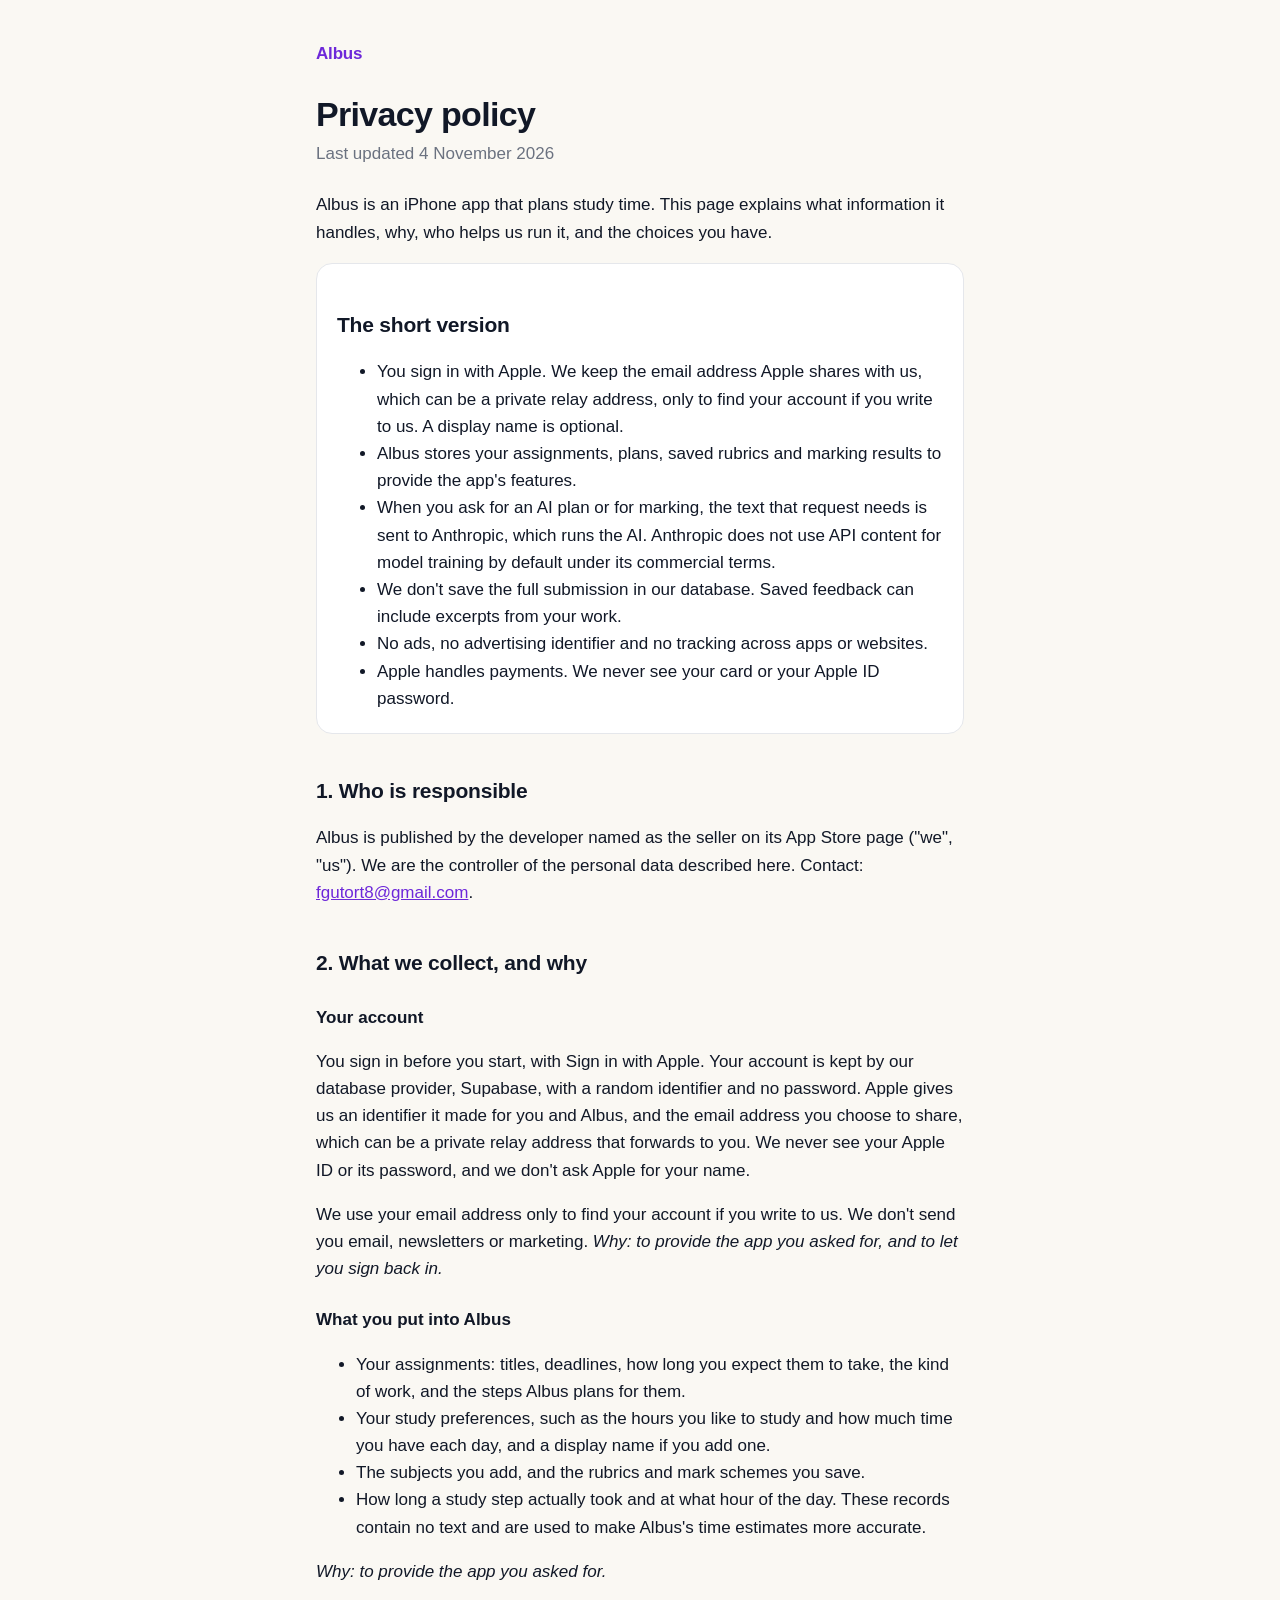
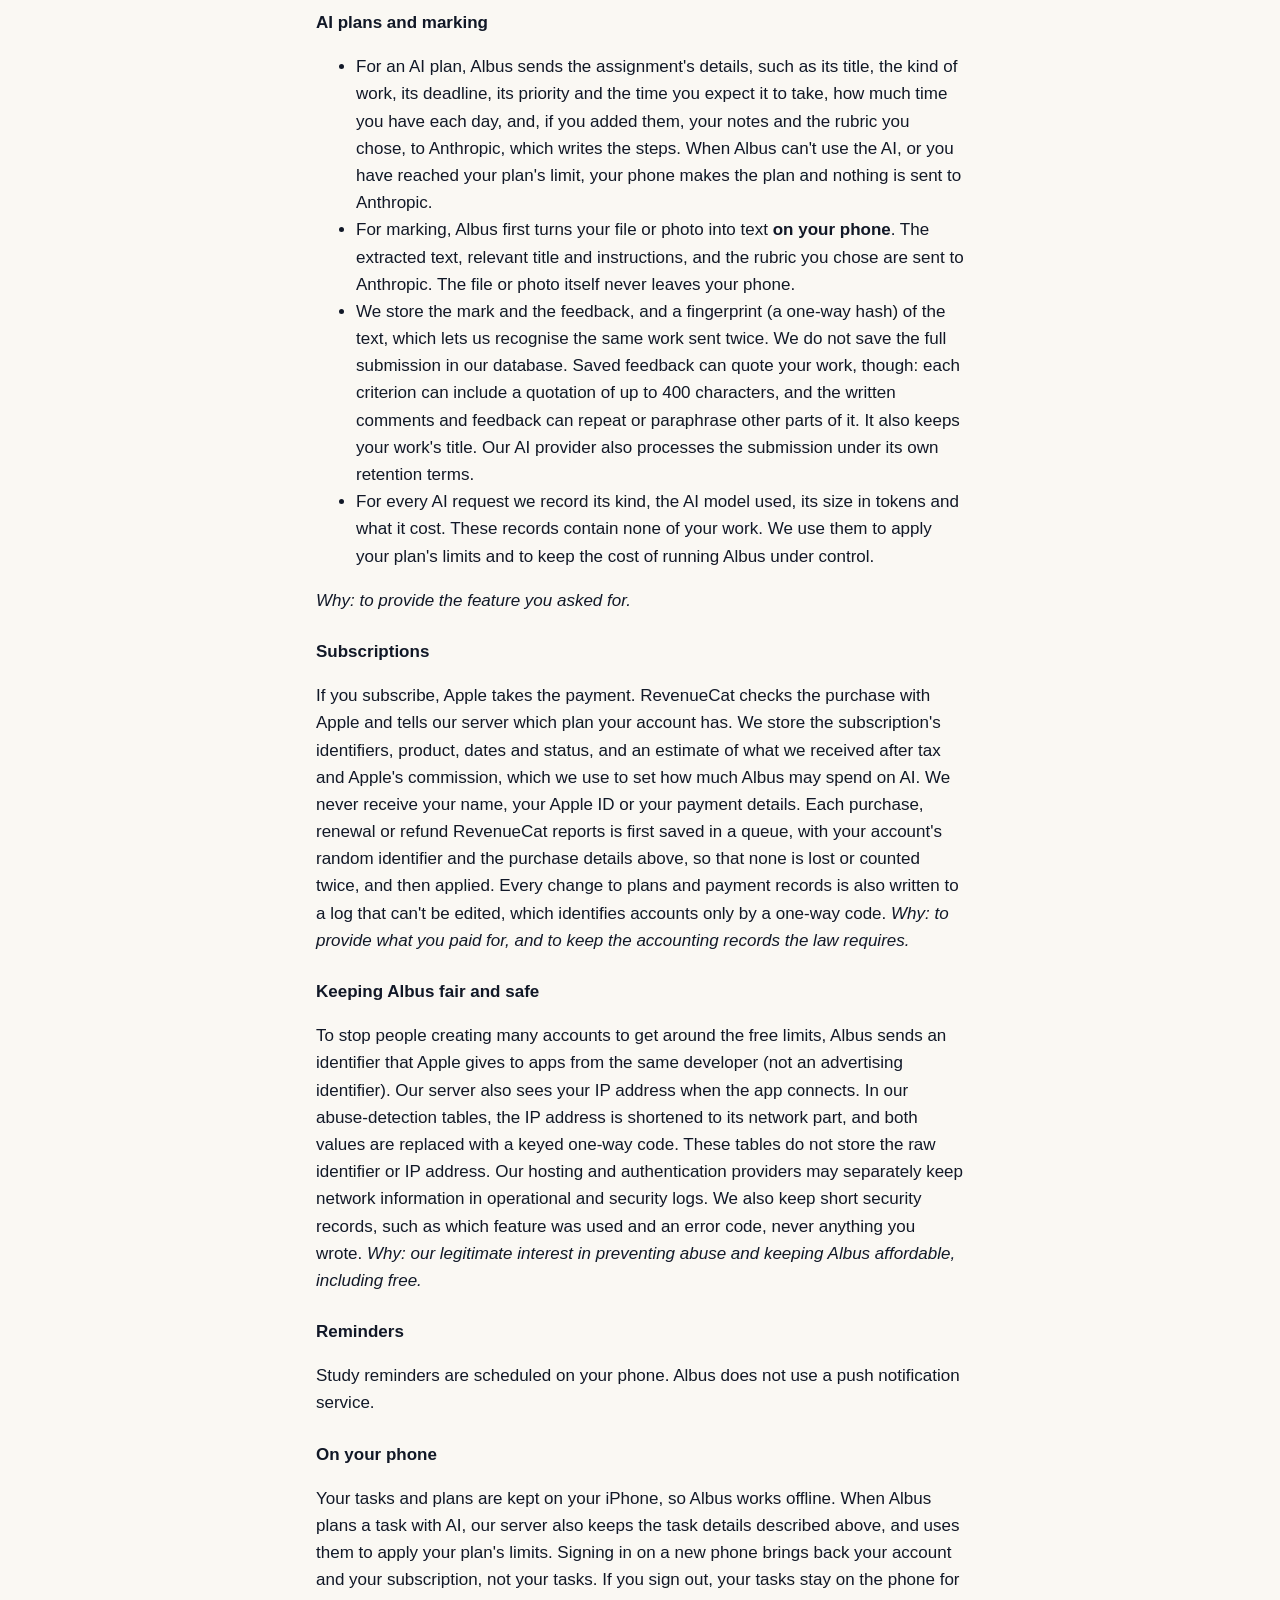
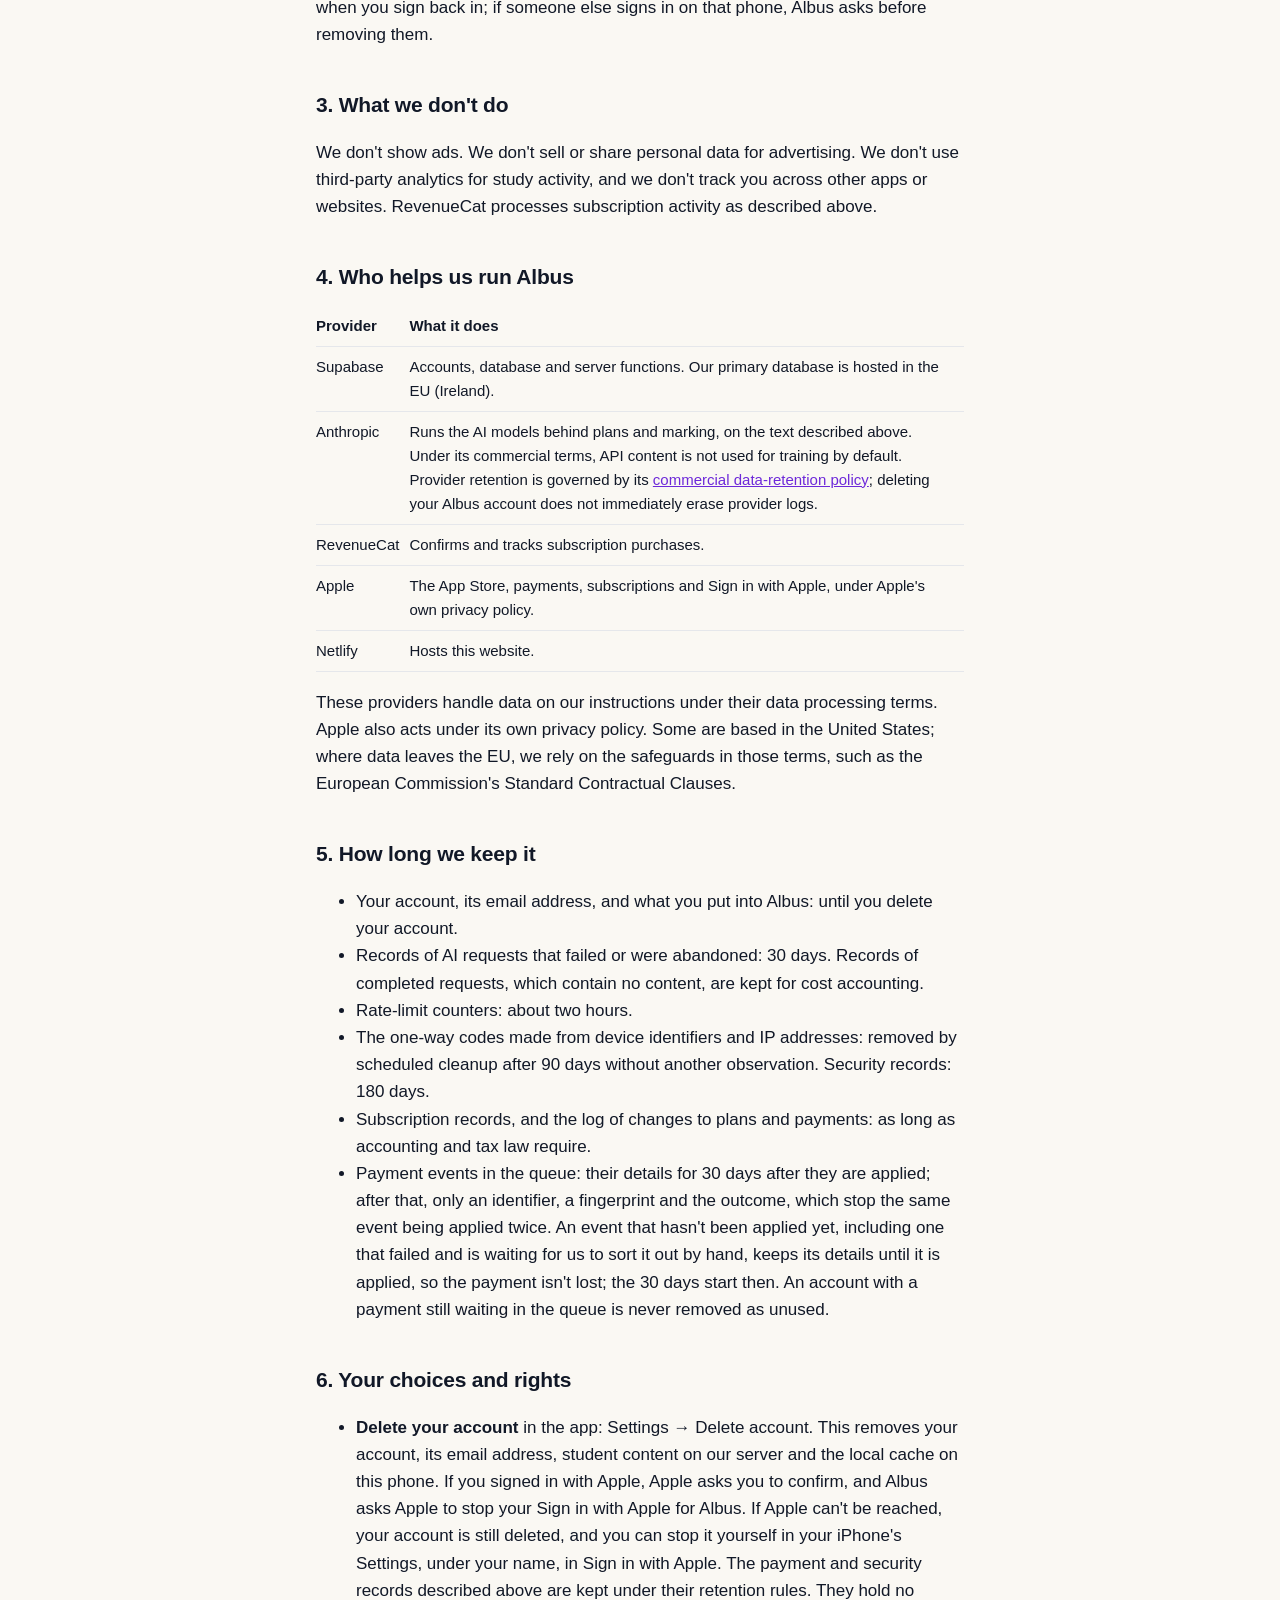
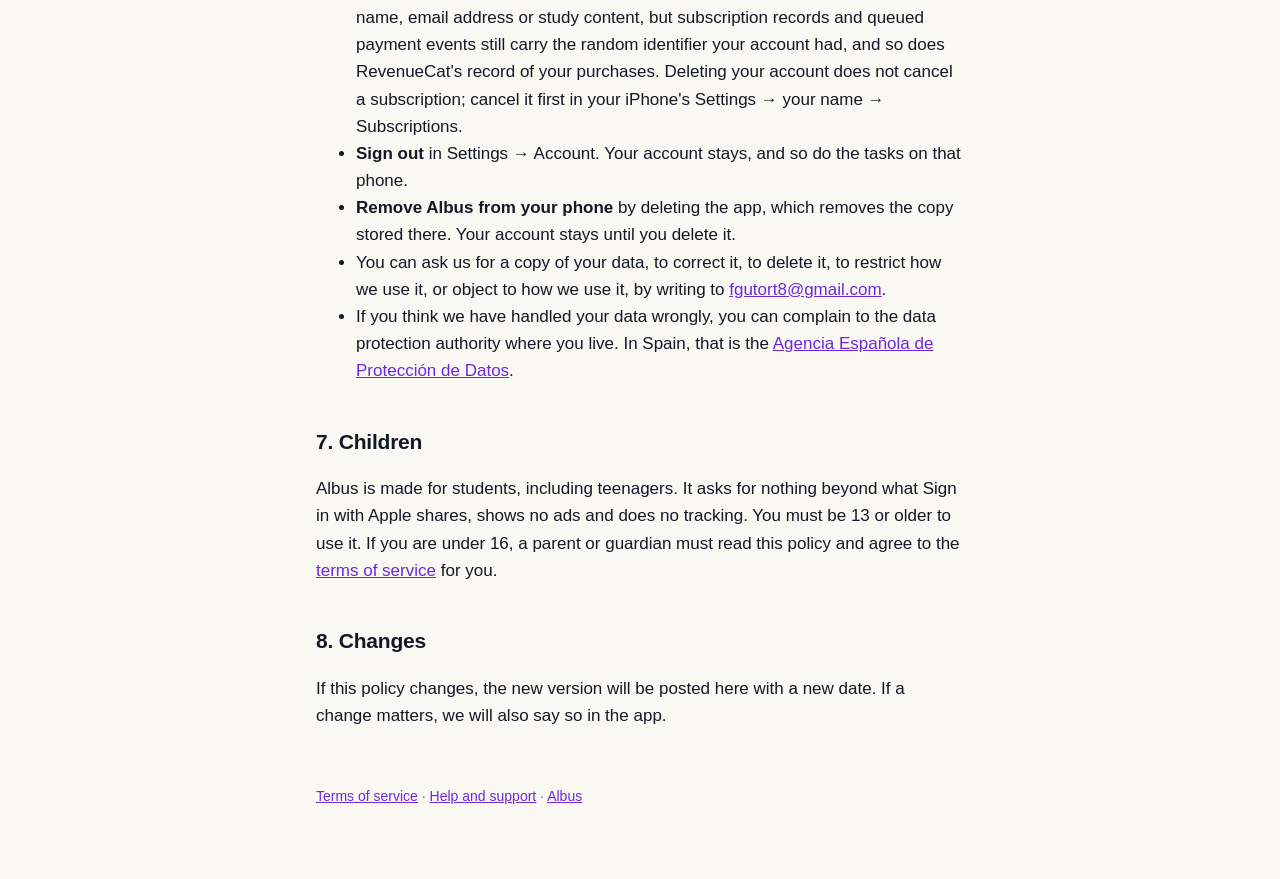
==== website/privacy/index.html @ 9eb04f08 "Make the website say exactly what the app does and charges Checked every claim on the home, privacy," ====
<!doctype html>
<html lang="en">
<head>
  <meta charset="utf-8">
  <meta name="viewport" content="width=device-width, initial-scale=1">
  <title>Albus Privacy Policy</title>
  <meta name="description" content="What Albus does with your information, who helps, and your choices.">
  <link rel="stylesheet" href="../style.css">
</head>
<body>
<main>
  <header><a class="brand" href="/">Albus</a></header>

  <h1>Privacy policy</h1>
  <p class="updated">Last updated 4 November 2026</p>

  <p>Albus is an iPhone app that plans study time. This page explains what information it
     handles, why, who helps us run it, and the choices you have.</p>

  <div class="summary">
    <h2>The short version</h2>
    <ul>
      <li>You sign in with Apple. We keep the email address Apple shares with us, which can be a private relay address, only to find your account if you write to us. A display name is optional.</li>
      <li>Albus stores your assignments, plans, saved rubrics and marking results to provide the app's features.</li>
      <li>When you ask for an AI plan or for marking, the text that request needs is sent to Anthropic,
          which runs the AI. Anthropic does not use API content for model training by default under its commercial terms.</li>
      <li>We don't save the full submission in our database. Saved feedback can include excerpts from your work.</li>
      <li>No ads, no advertising identifier and no tracking across apps or websites.</li>
      <li>Apple handles payments. We never see your card or your Apple ID password.</li>
    </ul>
  </div>

  <h2>1. Who is responsible</h2>
  <p>Albus is published by the developer named as the seller on its App Store page
     ("we", "us"). We are the controller of the personal data described here.
     Contact: <a href="mailto:fgutort8@gmail.com">fgutort8@gmail.com</a>.</p>

  <h2>2. What we collect, and why</h2>

  <h3>Your account</h3>
  <p>You sign in before you start, with Sign in with Apple. Your account is kept by our database provider,
     Supabase, with a random identifier and no password. Apple gives us an identifier it made for you and
     Albus, and the email address you choose to share, which can be a private relay address that forwards to
     you. We never see your Apple ID or its password, and we don't ask Apple for your name.</p>
  <p>We use your email address only to find your account if you write to us. We don't send you email,
     newsletters or marketing.
     <em>Why: to provide the app you asked for, and to let you sign back in.</em></p>

  <h3>What you put into Albus</h3>
  <ul>
    <li>Your assignments: titles, deadlines, how long you expect them to take, the kind of work, and
        the steps Albus plans for them.</li>
    <li>Your study preferences, such as the hours you like to study and how much time you have each
        day, and a display name if you add one.</li>
    <li>The subjects you add, and the rubrics and mark schemes you save.</li>
    <li>How long a study step actually took and at what hour of the day. These records contain no text
        and are used to make Albus's time estimates more accurate.</li>
  </ul>
  <p><em>Why: to provide the app you asked for.</em></p>

  <h3>AI plans and marking</h3>
  <ul>
    <li>For an AI plan, Albus sends the assignment's details, such as its title, the kind of work, its
        deadline, its priority and the time you expect it to take, how much time you have each day, and,
        if you added them, your notes and the rubric you chose, to Anthropic, which writes the steps.
        When Albus can't use the AI, or you have reached your plan's limit, your phone makes the plan
        and nothing is sent to Anthropic.</li>
    <li>For marking, Albus first turns your file or photo into text <strong>on your phone</strong>.
        The extracted text, relevant title and instructions, and the rubric you chose are sent to Anthropic. The file or photo itself never
        leaves your phone.</li>
    <li>We store the mark and the feedback, and a fingerprint (a one-way hash) of the text, which lets us
        recognise the same work sent twice. We do not save the full submission in our database. Saved feedback can
        quote your work, though: each criterion can include a quotation of up to 400 characters, and the written
        comments and feedback can repeat or paraphrase other parts of it. It also keeps your work's title. Our AI
        provider also processes the submission under its own retention terms.</li>
    <li>For every AI request we record its kind, the AI model used, its size in tokens and what it cost.
        These records contain none of your work. We use them to apply your plan's limits and to keep the
        cost of running Albus under control.</li>
  </ul>
  <p><em>Why: to provide the feature you asked for.</em></p>

  <h3>Subscriptions</h3>
  <p>If you subscribe, Apple takes the payment. RevenueCat checks the purchase with Apple and tells our
     server which plan your account has. We store the subscription's identifiers, product, dates and
     status, and an estimate of what we received after tax and Apple's commission, which we use to set
     how much Albus may spend on AI. We never receive your name, your Apple ID or your payment details.
     Each purchase, renewal or refund RevenueCat reports is first saved in a queue, with your account's
     random identifier and the purchase details above, so that none is lost or counted twice, and then
     applied. Every change to plans and payment records is also written to a log that can't be edited,
     which identifies accounts only by a one-way code.
     <em>Why: to provide what you paid for, and to keep the accounting records the law requires.</em></p>

  <h3>Keeping Albus fair and safe</h3>
  <p>To stop people creating many accounts to get around the free limits, Albus sends an identifier that
     Apple gives to apps from the same developer (not an advertising identifier). Our server also sees
     your IP address when the app connects. In our abuse-detection tables, the IP address is shortened to its
     network part, and both values are replaced with a keyed one-way code. These tables do not store the raw identifier or IP address. Our hosting and authentication providers may separately keep network information in operational and security logs. We also keep short security records, such as which feature was
     used and an error code, never anything you wrote.
     <em>Why: our legitimate interest in preventing abuse and keeping Albus affordable, including free.</em></p>
  <h3>Reminders</h3>
  <p>Study reminders are scheduled on your phone. Albus does not use a push notification service.</p>

  <h3>On your phone</h3>
  <p>Your tasks and plans are kept on your iPhone, so Albus works offline. When Albus plans a task with
     AI, our server also keeps the task details described above, and uses them to apply your plan's
     limits. Signing in on a new phone brings back your account and your subscription, not your tasks.
     If you sign out, your tasks stay on the phone for when you sign back in; if someone else signs in
     on that phone, Albus asks before removing them.</p>

  <h2>3. What we don't do</h2>
  <p>We don't show ads. We don't sell or share personal data for advertising. We don't use third-party
     analytics for study activity, and we don't track you across other apps or websites. RevenueCat processes subscription activity as described above.</p>

  <h2>4. Who helps us run Albus</h2>
  <table>
    <tr><th>Provider</th><th>What it does</th></tr>
    <tr><td>Supabase</td><td>Accounts, database and server functions. Our primary database is hosted in the EU (Ireland).</td></tr>
    <tr><td>Anthropic</td><td>Runs the AI models behind plans and marking, on the text described above.
        Under its commercial terms, API content is not used for training by default. Provider retention is governed by its <a href="https://privacy.claude.com/en/articles/7996866-how-long-do-you-store-my-organization-s-data">commercial data-retention policy</a>; deleting your Albus account does not immediately erase provider logs.</td></tr>
    <tr><td>RevenueCat</td><td>Confirms and tracks subscription purchases.</td></tr>
    <tr><td>Apple</td><td>The App Store, payments, subscriptions and Sign in with Apple, under Apple's own privacy policy.</td></tr>
    <tr><td>Netlify</td><td>Hosts this website.</td></tr>
  </table>
  <p>These providers handle data on our instructions under their data processing terms. Apple also acts
     under its own privacy policy. Some are based
     in the United States; where data leaves the EU, we rely on the safeguards in those terms, such as the
     European Commission's Standard Contractual Clauses.</p>

  <h2>5. How long we keep it</h2>
  <ul>
    <li>Your account, its email address, and what you put into Albus: until you delete your account.</li>
    <li>Records of AI requests that failed or were abandoned: 30 days. Records of completed requests,
        which contain no content, are kept for cost accounting.</li>
    <li>Rate-limit counters: about two hours.</li>
    <li>The one-way codes made from device identifiers and IP addresses: removed by scheduled cleanup after 90 days without another observation. Security records: 180 days.</li>
    <li>Subscription records, and the log of changes to plans and payments: as long as accounting and tax law require.</li>
    <li>Payment events in the queue: their details for 30 days after they are applied; after that, only an identifier,
        a fingerprint and the outcome, which stop the same event being applied twice. An event that hasn't been
        applied yet, including one that failed and is waiting for us to sort it out by hand, keeps its details until
        it is applied, so the payment isn't lost; the 30 days start then. An account with a payment still waiting in
        the queue is never removed as unused.</li>
  </ul>

  <h2>6. Your choices and rights</h2>
  <ul>
    <li><strong>Delete your account</strong> in the app: Settings → Delete account. This removes your
        account, its email address, student content on our server and the local cache on this phone. If you
        signed in with Apple, Apple asks you to confirm, and Albus asks Apple to stop your Sign in with Apple
        for Albus. If Apple can't be reached, your account is still deleted, and you can stop it yourself in
        your iPhone's Settings, under your name, in Sign in with Apple. The payment and security records
        described above are kept under their retention rules. They hold no name, email address or study
        content, but subscription records and queued payment events still carry the random identifier your
        account had, and so does RevenueCat's record of your purchases. Deleting your account does not cancel
        a subscription; cancel it first in your iPhone's Settings → your name → Subscriptions.</li>
    <li><strong>Sign out</strong> in Settings → Account. Your account stays, and so do the tasks on that phone.</li>
    <li><strong>Remove Albus from your phone</strong> by deleting the app, which removes the copy stored there.
        Your account stays until you delete it.</li>
    <li>You can ask us for a copy of your data, to correct it, to delete it, to restrict how we use it,
        or object to how we use it, by writing to <a href="mailto:fgutort8@gmail.com">fgutort8@gmail.com</a>.</li>
    <li>If you think we have handled your data wrongly, you can complain to the data protection
        authority where you live. In Spain, that is the
        <a href="https://www.aepd.es">Agencia Española de Protección de Datos</a>.</li>
  </ul>

  <h2>7. Children</h2>
  <p>Albus is made for students, including teenagers. It asks for nothing beyond what Sign in with Apple
     shares, shows no ads and does no tracking. You must be 13 or older to use it. If you are under 16, a parent or guardian must
     read this policy and agree to the <a href="/terms/">terms of service</a> for you.</p>

  <h2>8. Changes</h2>
  <p>If this policy changes, the new version will be posted here with a new date. If a change matters,
     we will also say so in the app.</p>

  <footer><a href="/terms/">Terms of service</a> · <a href="/support/">Help and support</a> · <a href="/">Albus</a></footer>
</main>
</body>
</html>
---- website/style.css ----
:root {
  --page: #faf8f3;
  --ink: #111827;
  --muted: #6b7280;
  --violet: #6d28d9;
  --card: #ffffff;
  --border: #e5e7eb;
  color-scheme: light dark;
}

@media (prefers-color-scheme: dark) {
  :root {
    --page: #14101f;
    --ink: #f3f4f6;
    --muted: #a1a1aa;
    --violet: #a78bfa;
    --card: #1e1830;
    --border: #2e2645;
  }
}

* { box-sizing: border-box; }

body {
  margin: 0;
  background: var(--page);
  color: var(--ink);
  font: 17px/1.6 -apple-system, BlinkMacSystemFont, "SF Pro Text", "Segoe UI", Roboto, sans-serif;
  -webkit-text-size-adjust: 100%;
}

main {
  max-width: 680px;
  margin: 0 auto;
  padding: 40px 16px 72px;
}

header a.brand {
  color: var(--violet);
  font-weight: 700;
  text-decoration: none;
  letter-spacing: -0.01em;
}

h1 {
  font-size: 34px;
  line-height: 1.15;
  letter-spacing: -0.02em;
  margin: 28px 0 6px;
}

h2 {
  font-size: 21px;
  letter-spacing: -0.01em;
  margin: 40px 0 8px;
}

h3 { font-size: 17px; margin: 24px 0 4px; }

p, li { overflow-wrap: anywhere; }

.updated { color: var(--muted); margin: 0 0 24px; }

.summary {
  background: var(--card);
  border: 1px solid var(--border);
  border-radius: 16px;
  padding: 4px 20px;
}

a { color: var(--violet); }

table {
  width: 100%;
  border-collapse: collapse;
  font-size: 15px;
  margin: 12px 0;
}

th, td {
  text-align: left;
  vertical-align: top;
  padding: 8px 10px 8px 0;
  border-bottom: 1px solid var(--border);
}

footer {
  margin-top: 56px;
  color: var(--muted);
  font-size: 14px;
}
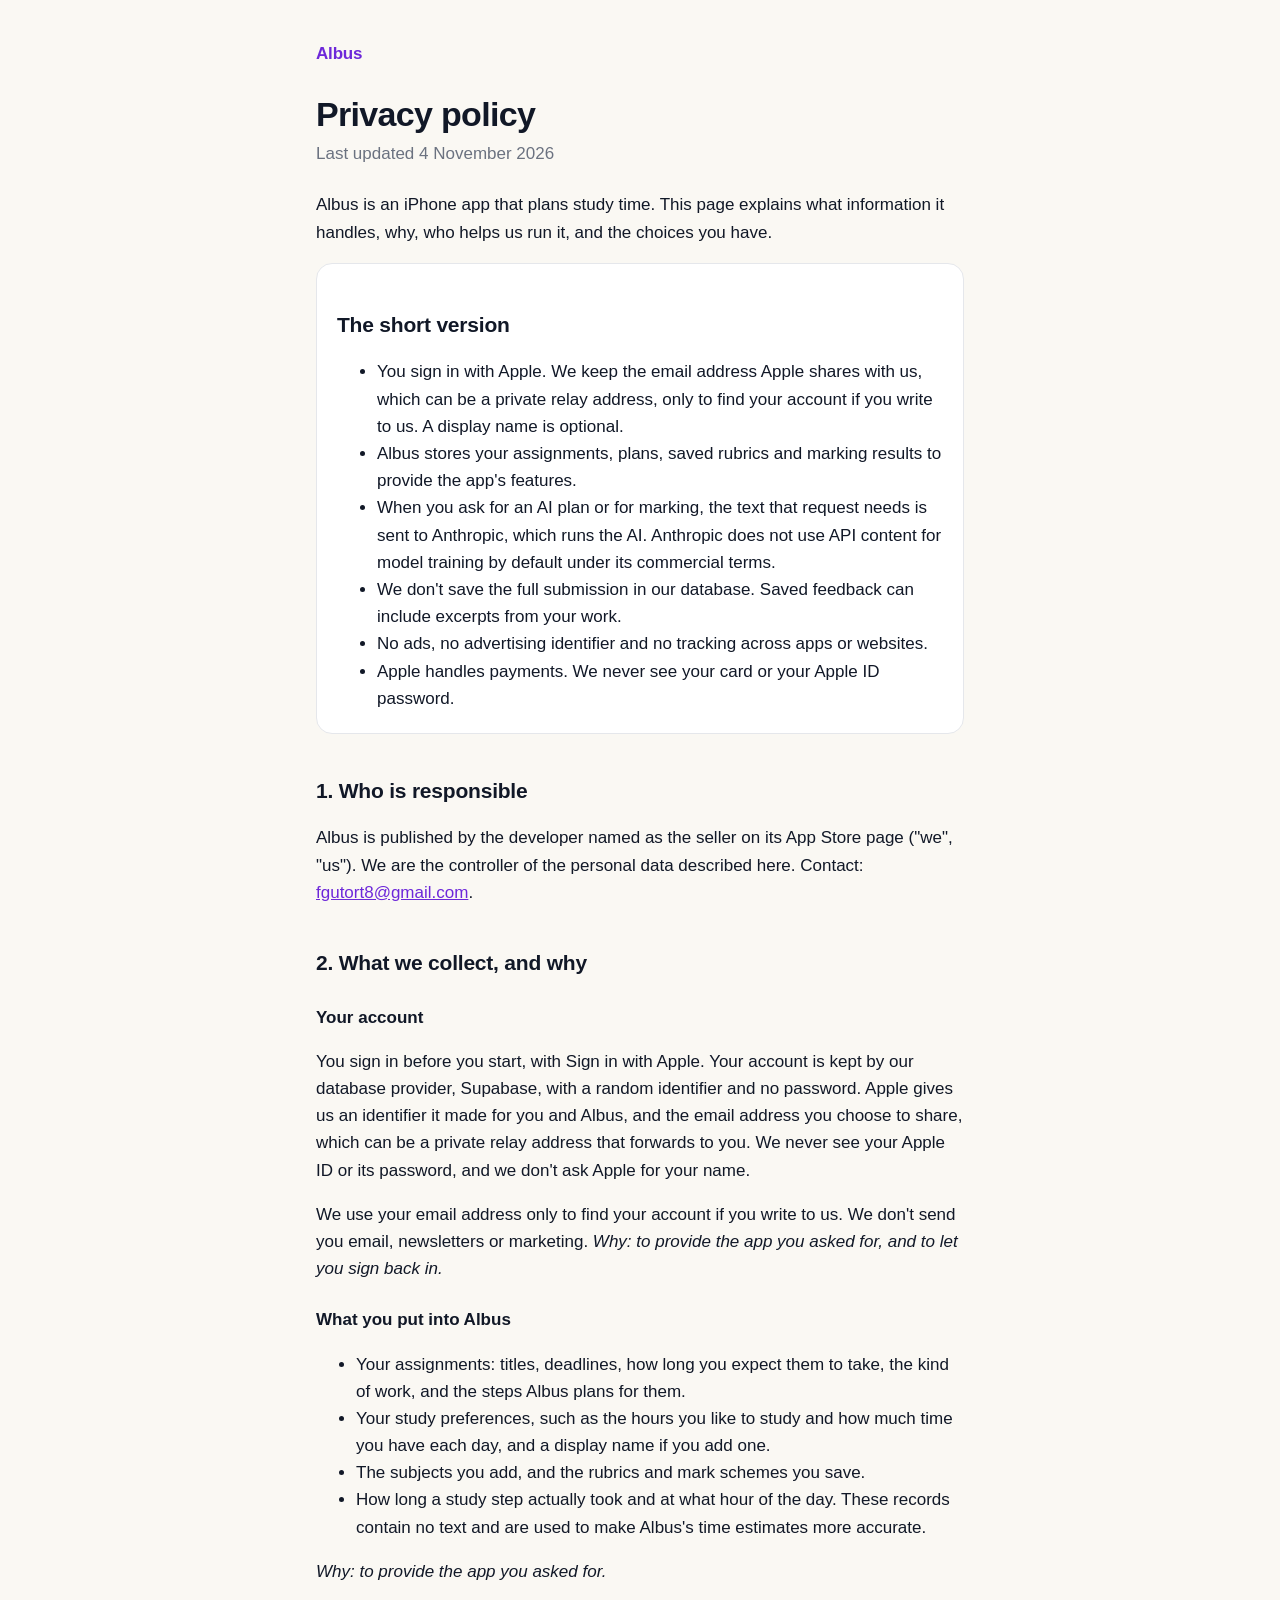
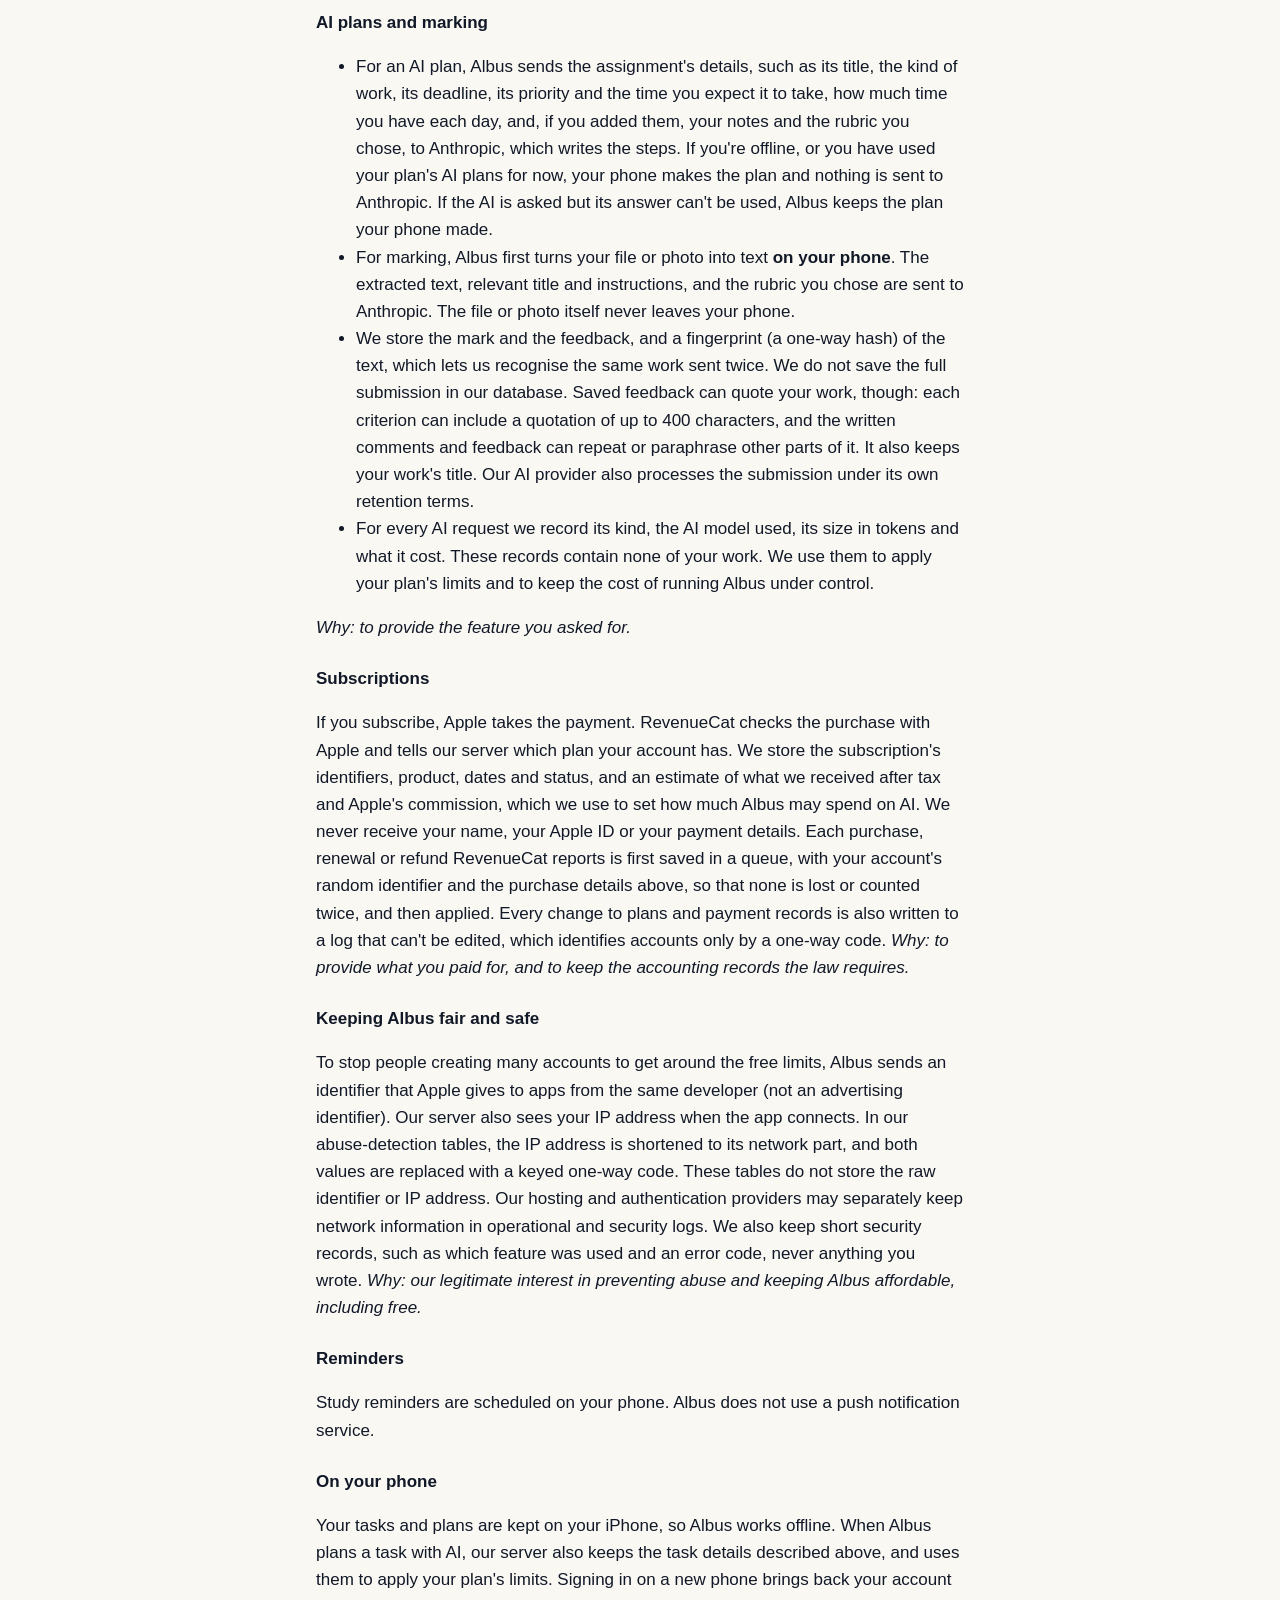
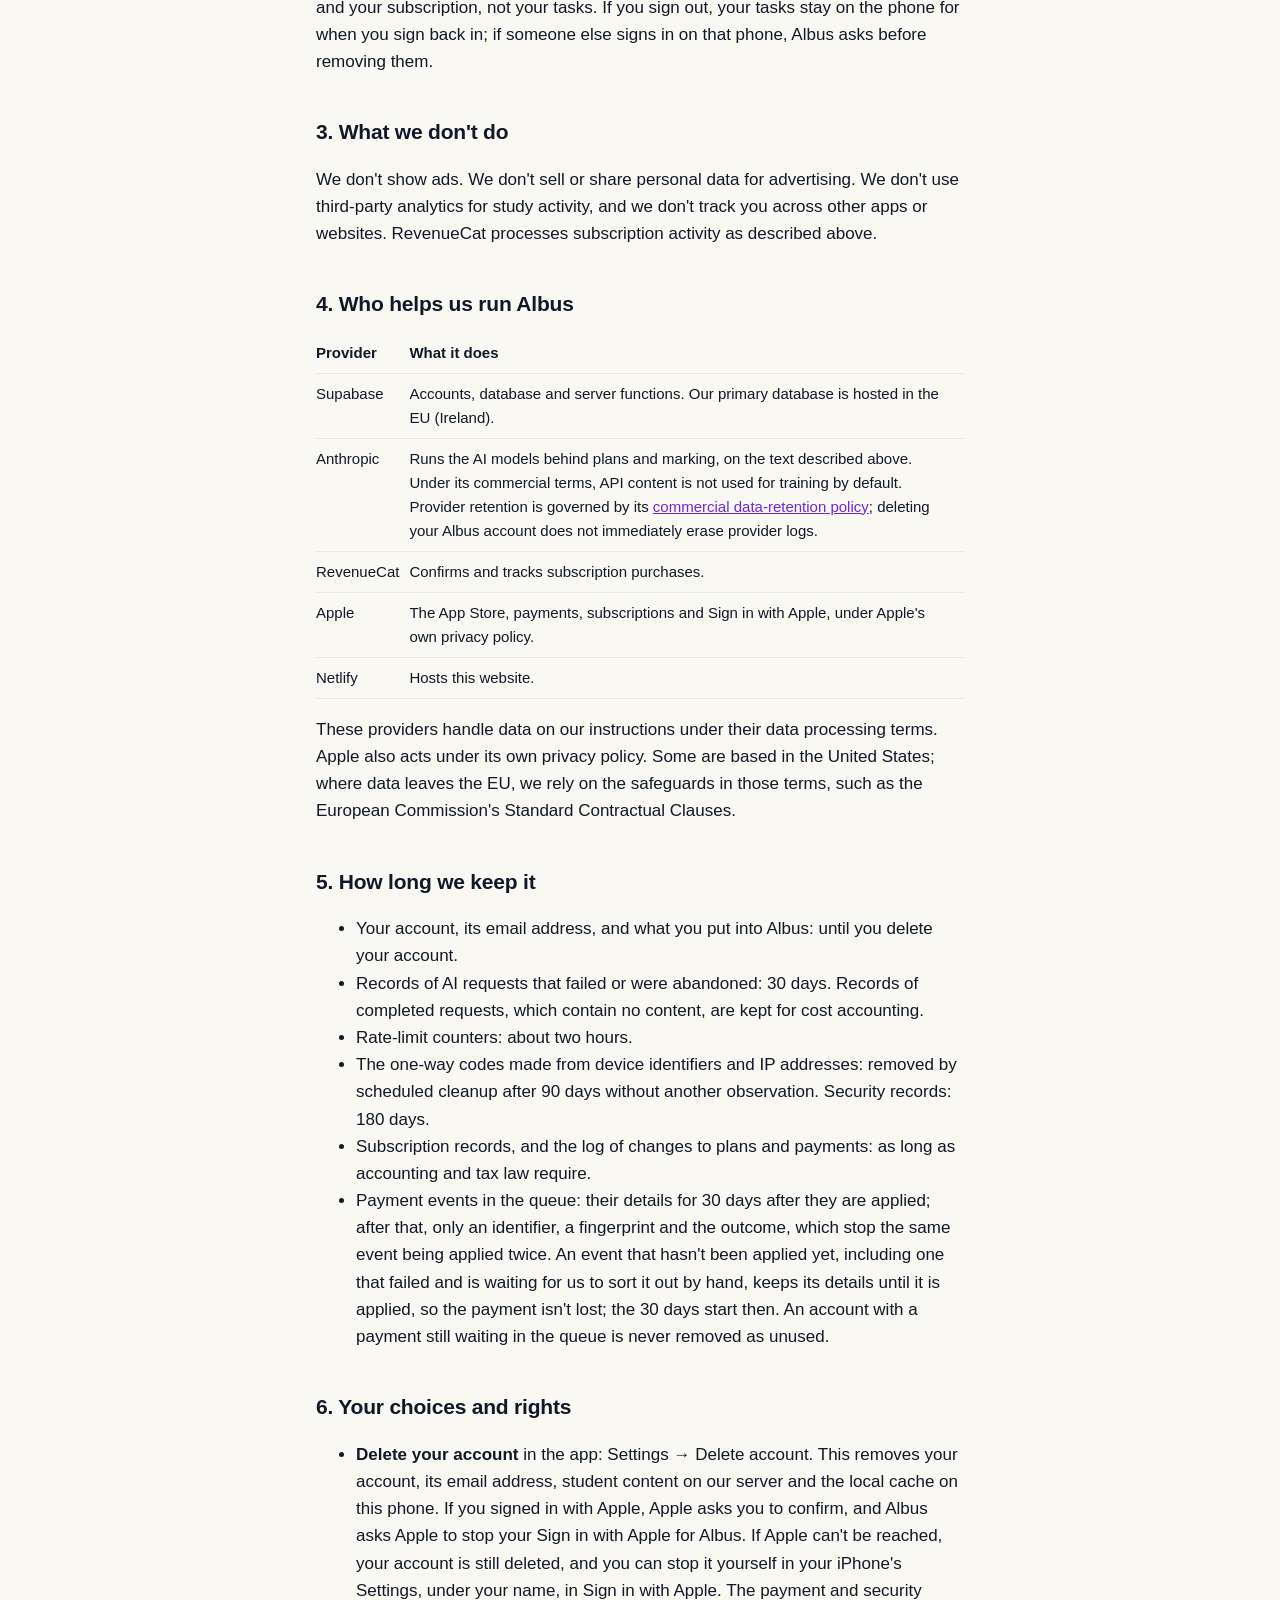
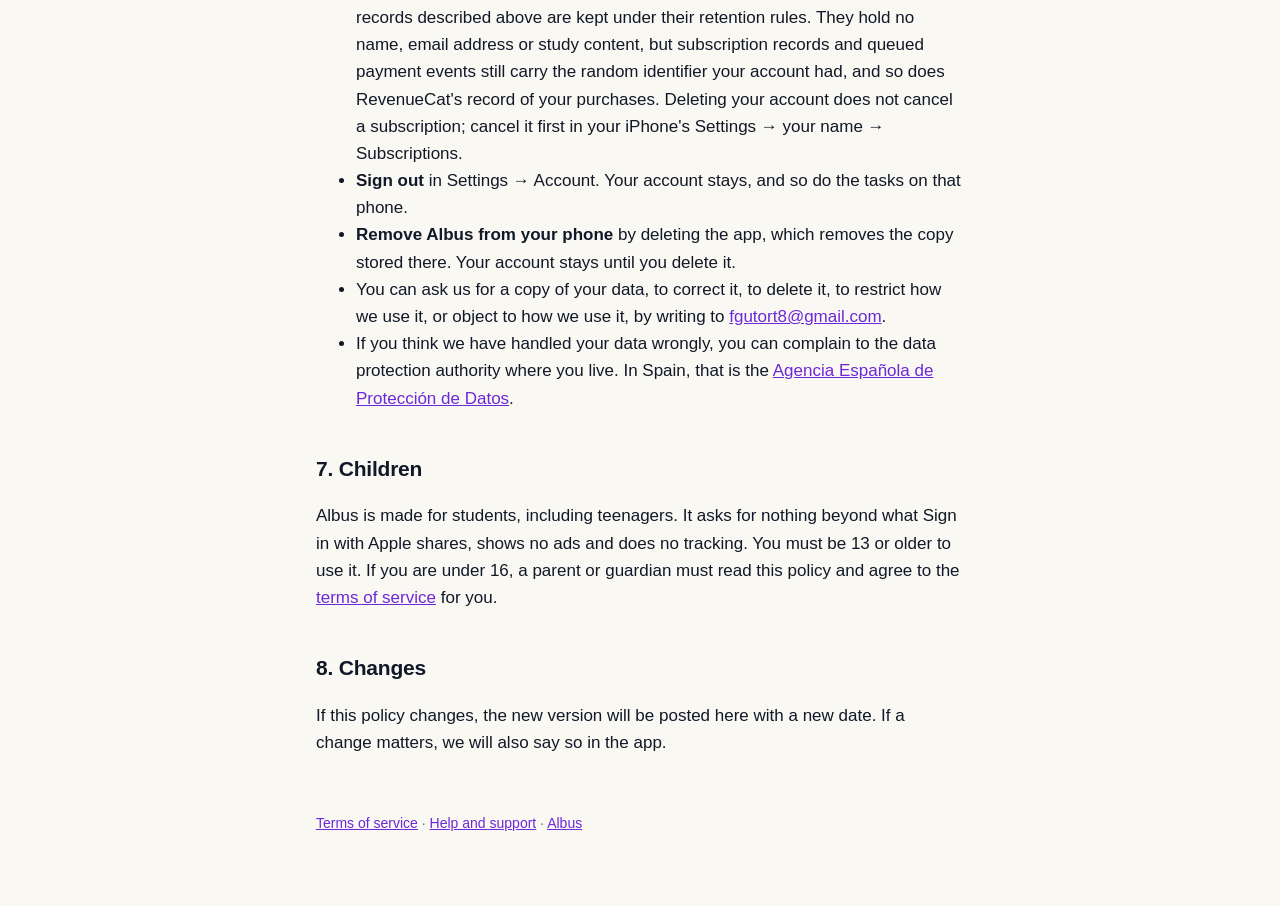
==== commit ba306886: "Promise no sending only where nothing is sent, and drop claims the app doesn't keep Greptile, all th" ====
--- a/website/privacy/index.html
+++ b/website/privacy/index.html
@@ -63,8 +63,9 @@
     <li>For an AI plan, Albus sends the assignment's details, such as its title, the kind of work, its
         deadline, its priority and the time you expect it to take, how much time you have each day, and,
         if you added them, your notes and the rubric you chose, to Anthropic, which writes the steps.
-        When Albus can't use the AI, or you have reached your plan's limit, your phone makes the plan
-        and nothing is sent to Anthropic.</li>
+        If you're offline, or you have used your plan's AI plans for now, your phone makes the plan and
+        nothing is sent to Anthropic. If the AI is asked but its answer can't be used, Albus keeps the
+        plan your phone made.</li>
     <li>For marking, Albus first turns your file or photo into text <strong>on your phone</strong>.
         The extracted text, relevant title and instructions, and the rubric you chose are sent to Anthropic. The file or photo itself never
         leaves your phone.</li>
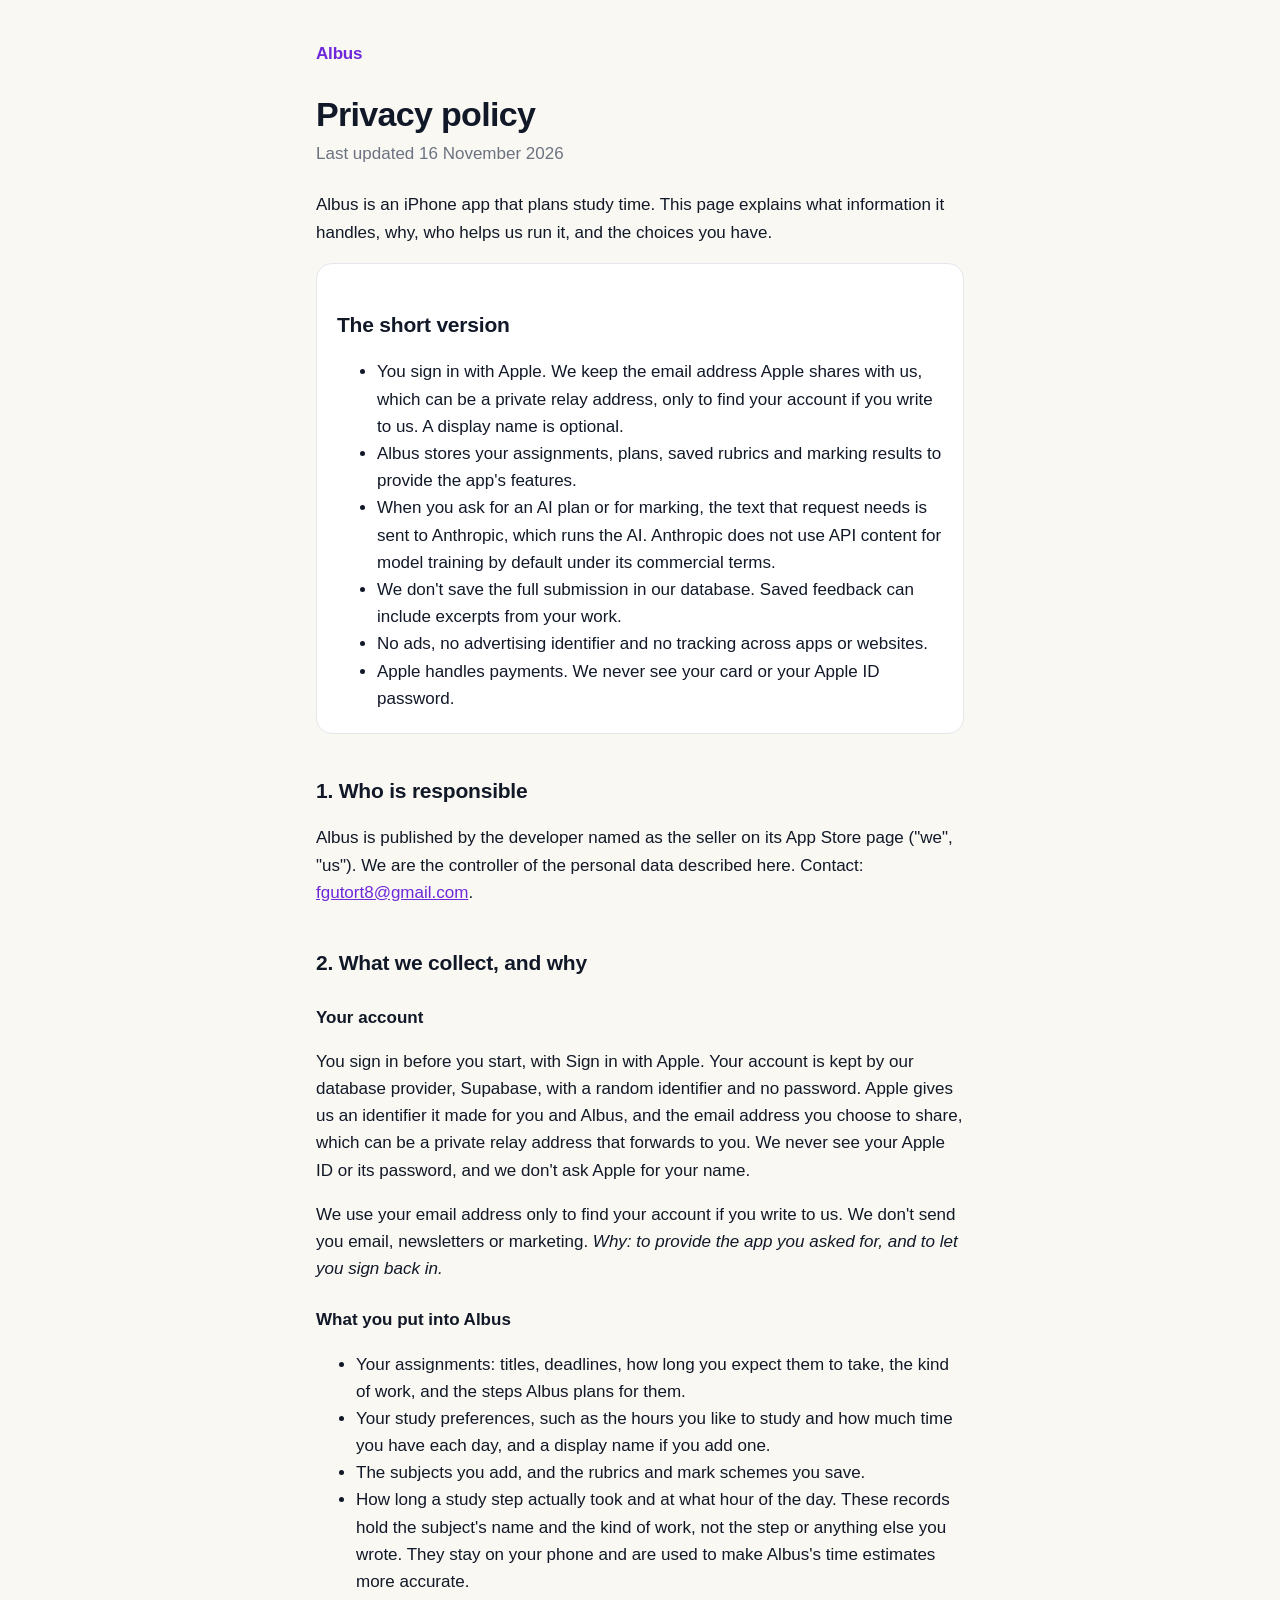
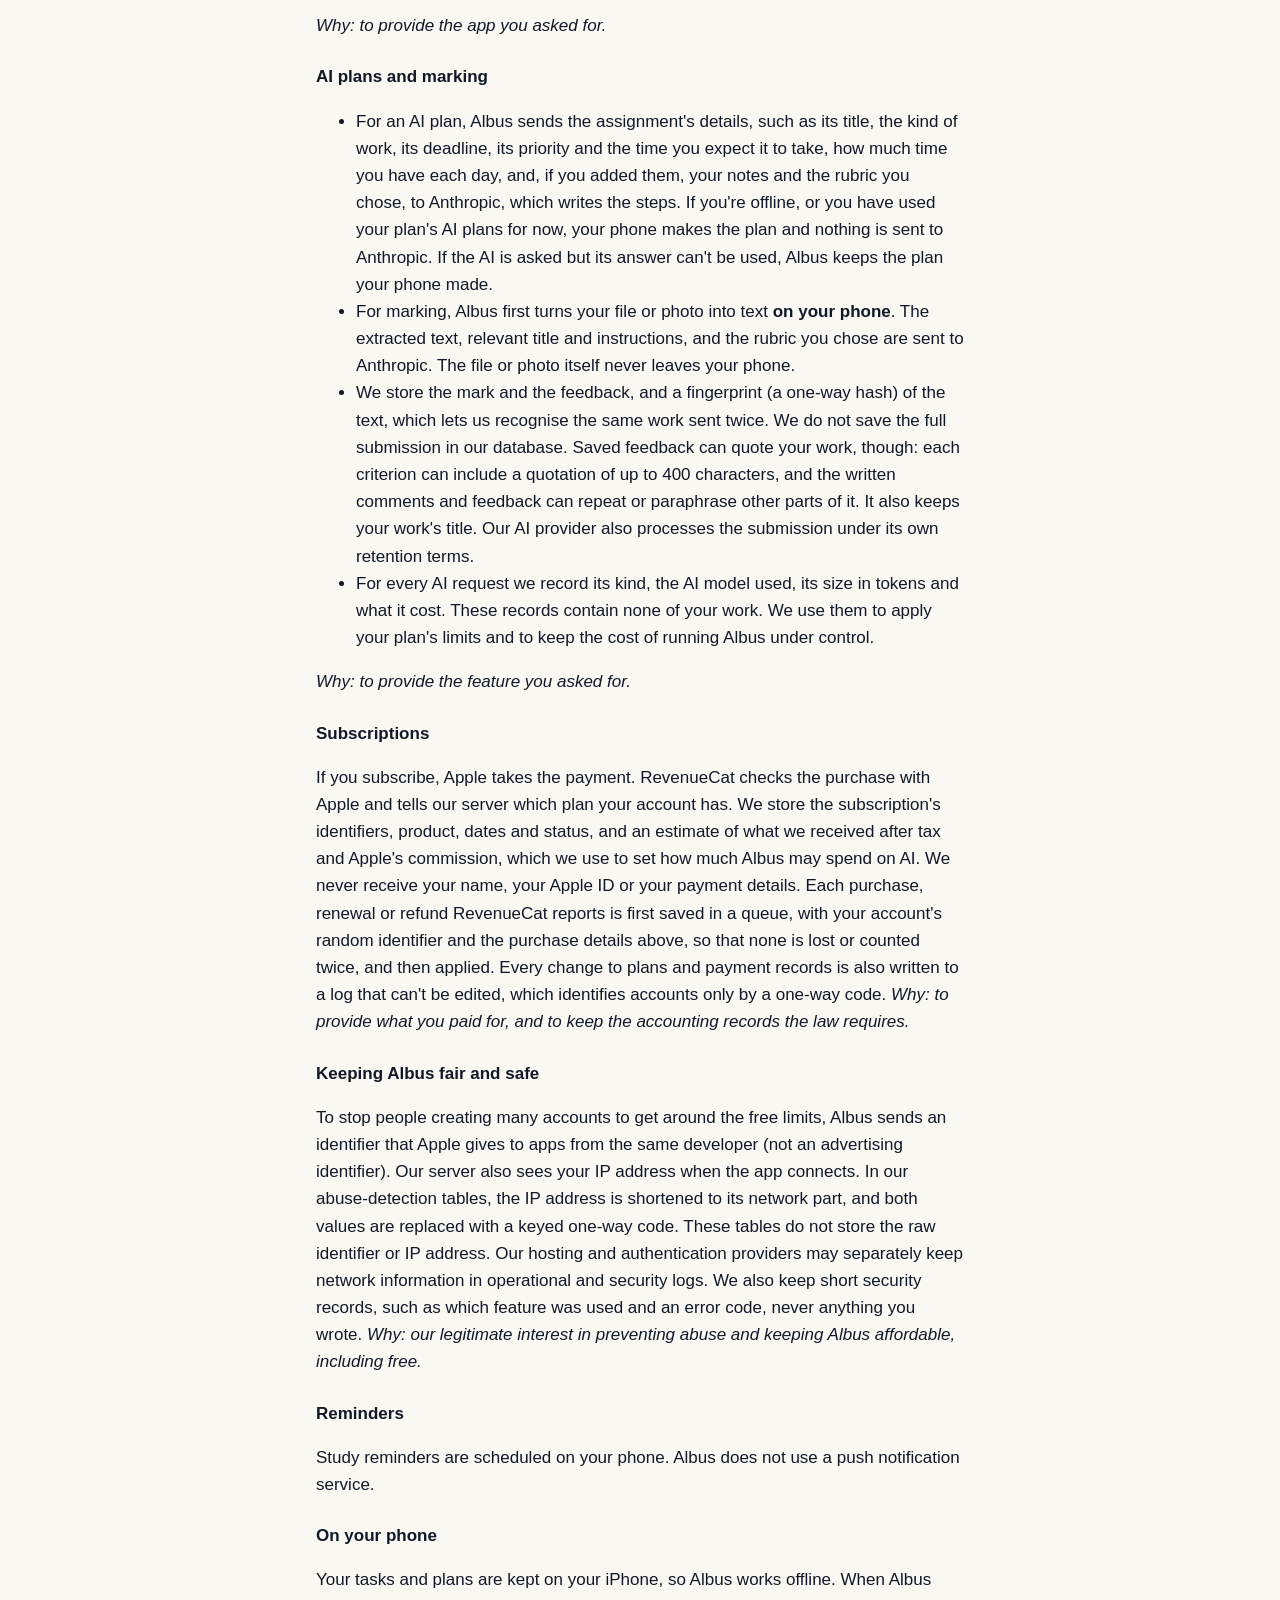
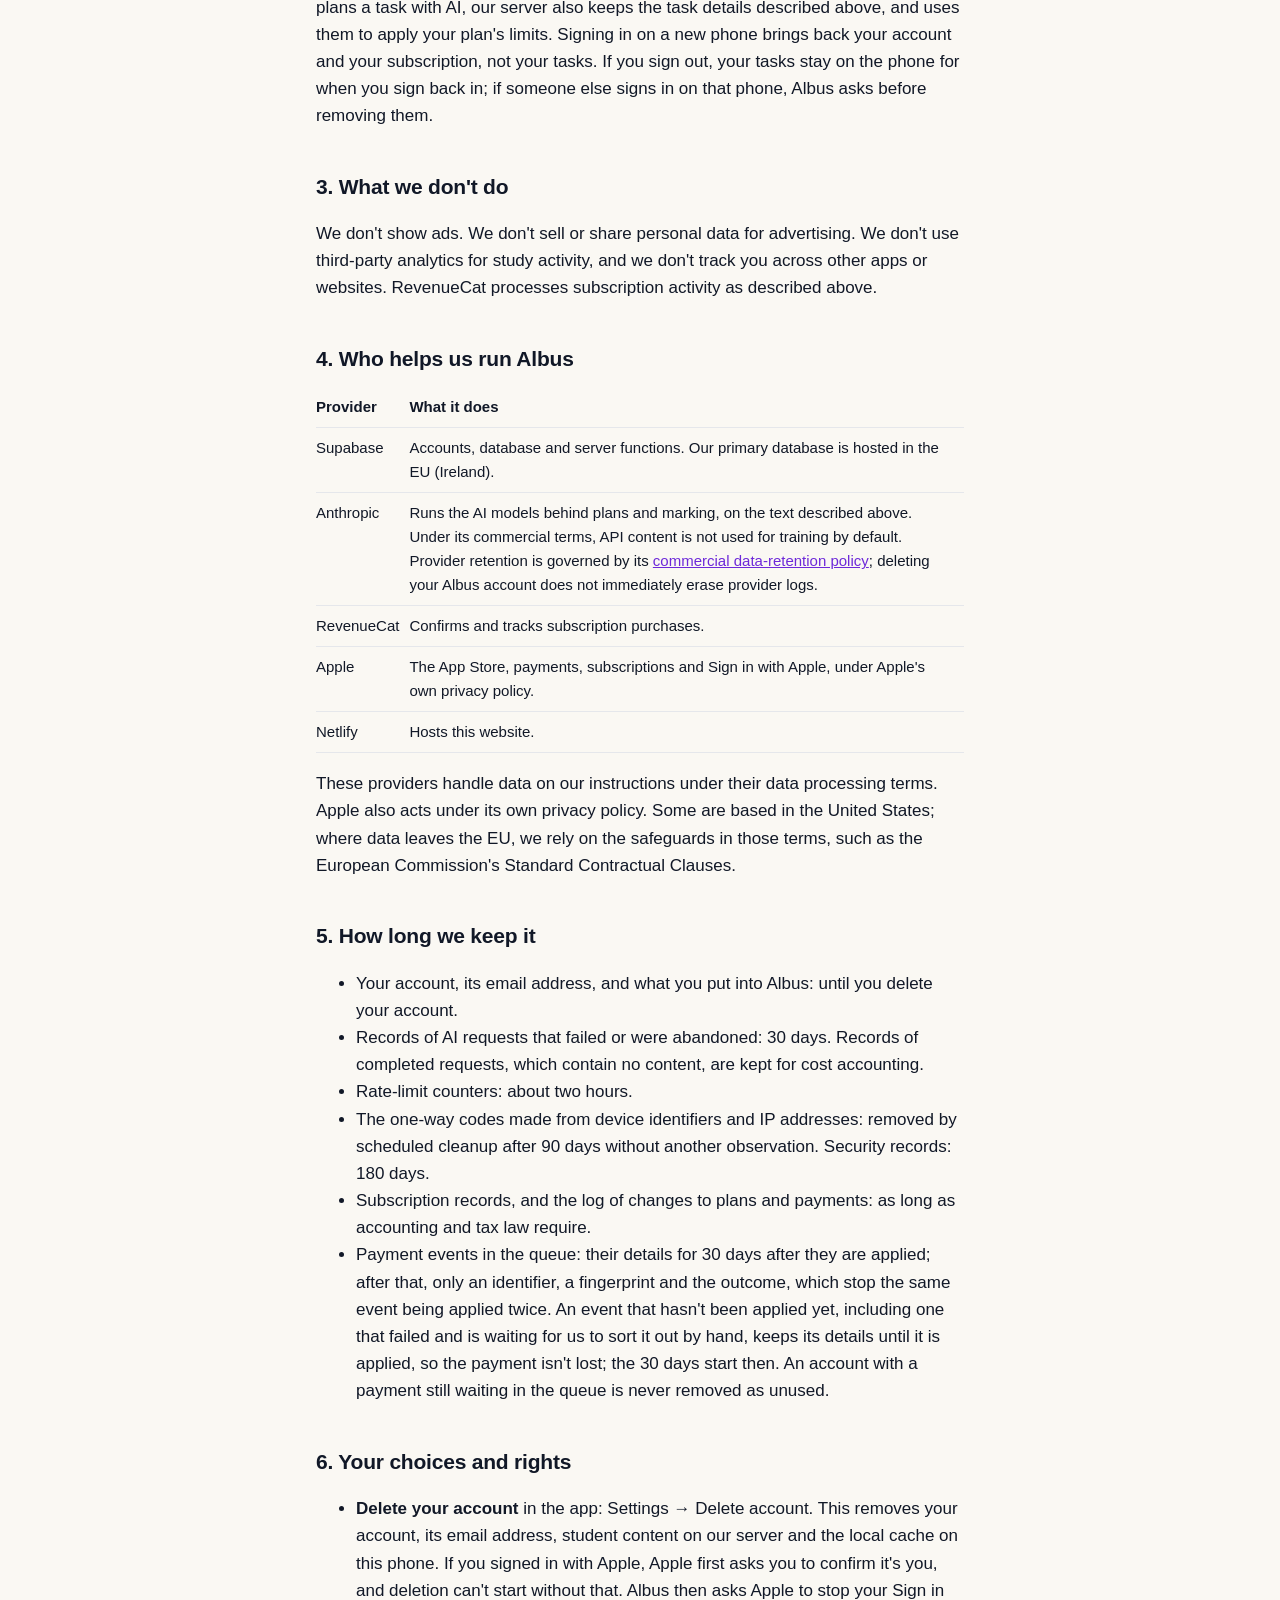
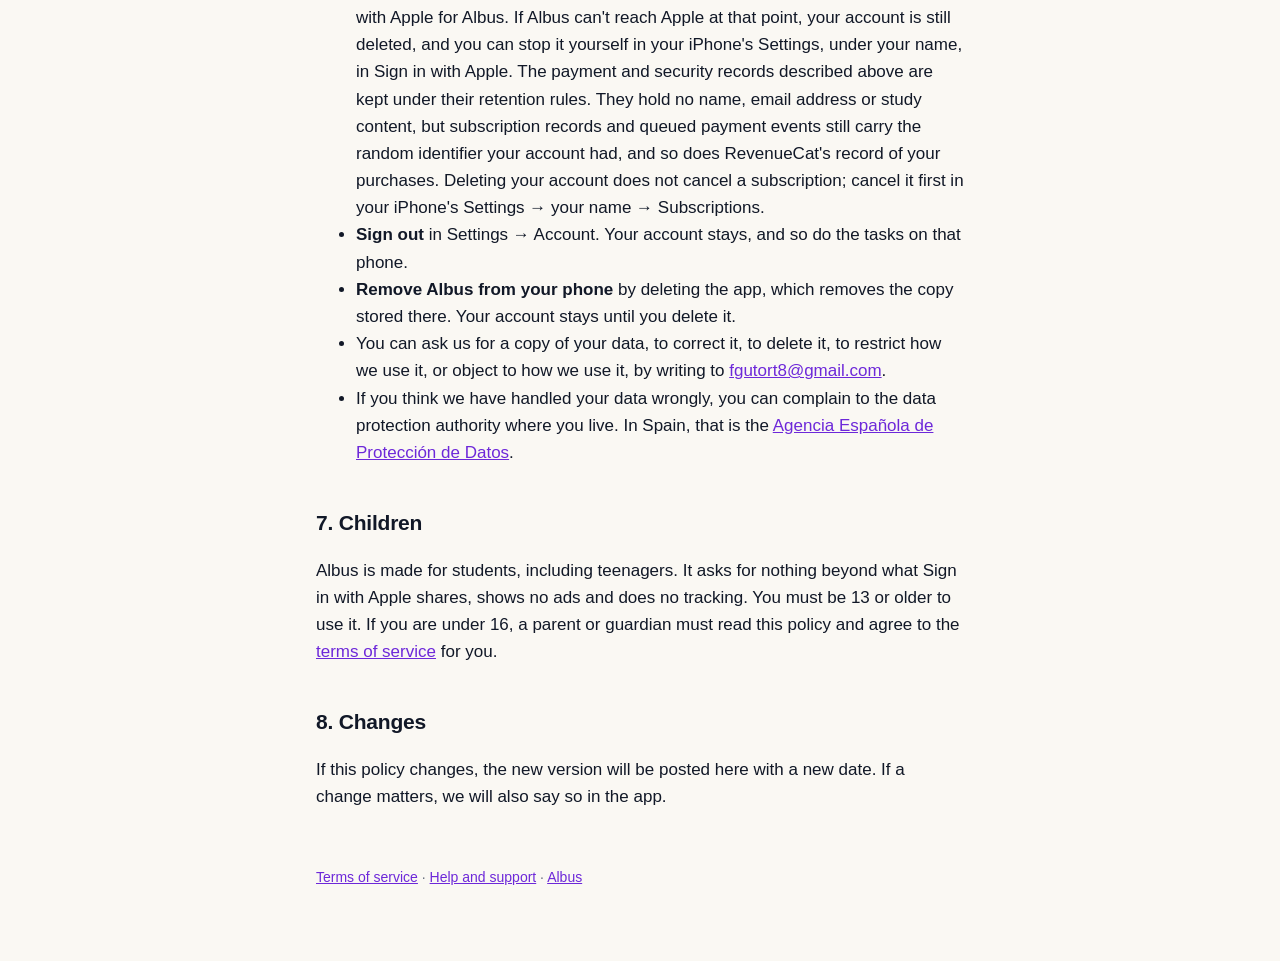
==== commit aed14987: "Make three website sentences say exactly what the app does Privacy policy, deleting an account: the " ====
--- a/website/privacy/index.html
+++ b/website/privacy/index.html
@@ -12,7 +12,7 @@
   <header><a class="brand" href="/">Albus</a></header>
 
   <h1>Privacy policy</h1>
-  <p class="updated">Last updated 4 November 2026</p>
+  <p class="updated">Last updated 16 November 2026</p>
 
   <p>Albus is an iPhone app that plans study time. This page explains what information it
      handles, why, who helps us run it, and the choices you have.</p>
@@ -53,8 +53,9 @@
     <li>Your study preferences, such as the hours you like to study and how much time you have each
         day, and a display name if you add one.</li>
     <li>The subjects you add, and the rubrics and mark schemes you save.</li>
-    <li>How long a study step actually took and at what hour of the day. These records contain no text
-        and are used to make Albus's time estimates more accurate.</li>
+    <li>How long a study step actually took and at what hour of the day. These records hold the subject's
+        name and the kind of work, not the step or anything else you wrote. They stay on your phone and are
+        used to make Albus's time estimates more accurate.</li>
   </ul>
   <p><em>Why: to provide the app you asked for.</em></p>
 
@@ -146,9 +147,10 @@
   <ul>
     <li><strong>Delete your account</strong> in the app: Settings → Delete account. This removes your
         account, its email address, student content on our server and the local cache on this phone. If you
-        signed in with Apple, Apple asks you to confirm, and Albus asks Apple to stop your Sign in with Apple
-        for Albus. If Apple can't be reached, your account is still deleted, and you can stop it yourself in
-        your iPhone's Settings, under your name, in Sign in with Apple. The payment and security records
+        signed in with Apple, Apple first asks you to confirm it's you, and deletion can't start without that.
+        Albus then asks Apple to stop your Sign in with Apple for Albus. If Albus can't reach Apple at that
+        point, your account is still deleted, and you can stop it yourself in your iPhone's Settings, under
+        your name, in Sign in with Apple. The payment and security records
         described above are kept under their retention rules. They hold no name, email address or study
         content, but subscription records and queued payment events still carry the random identifier your
         account had, and so does RevenueCat's record of your purchases. Deleting your account does not cancel
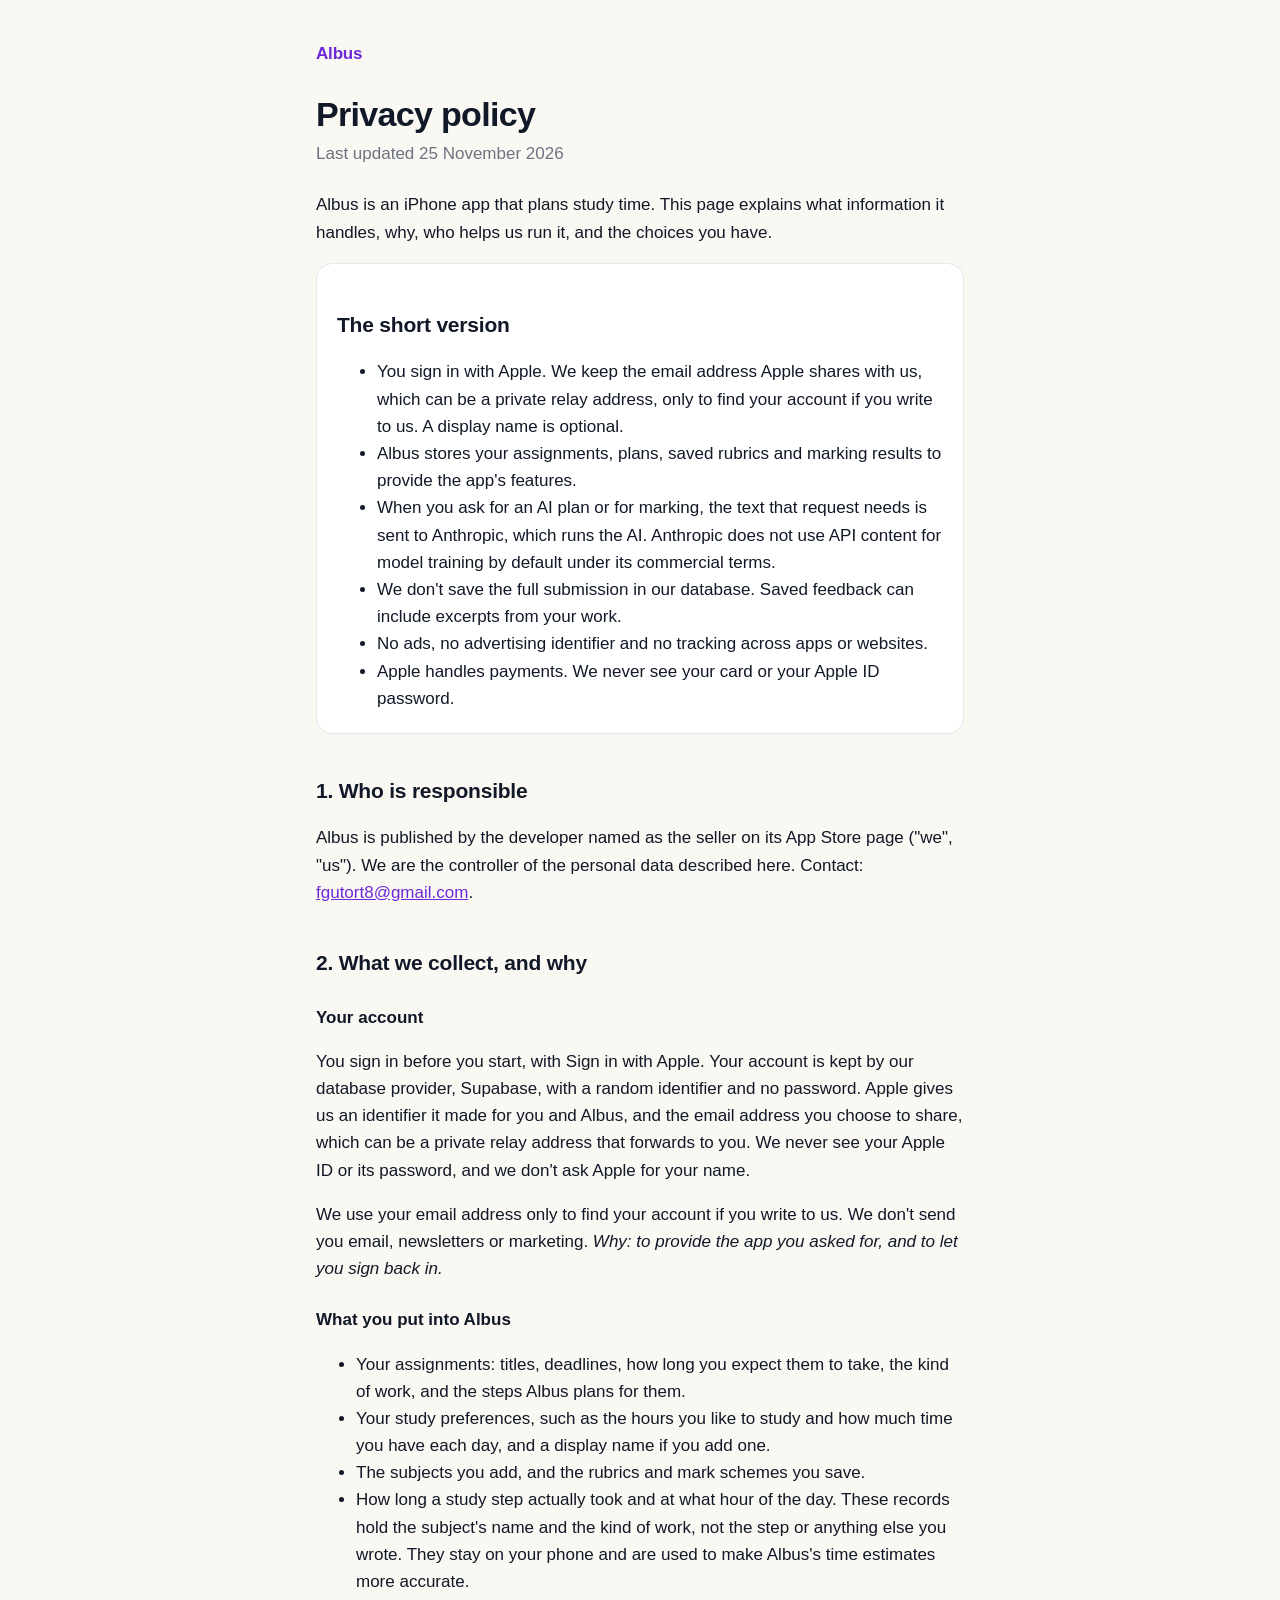
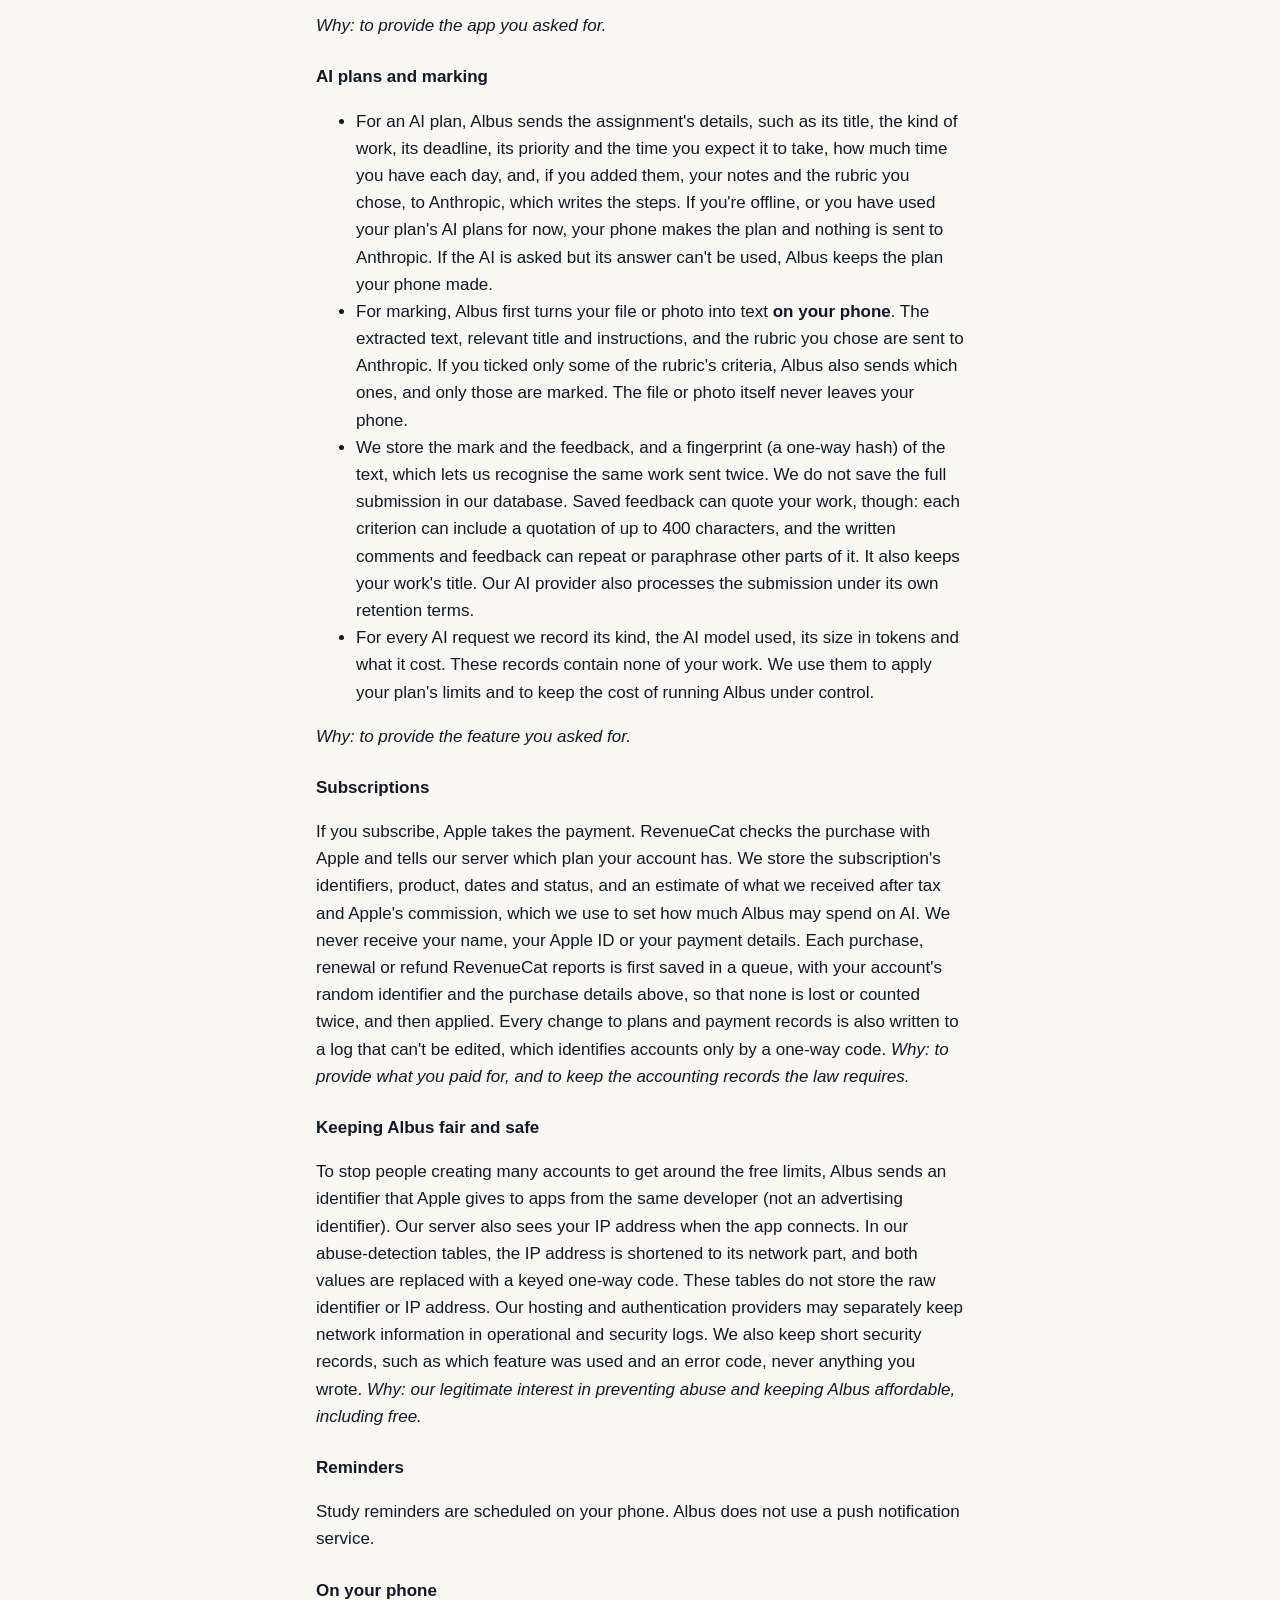
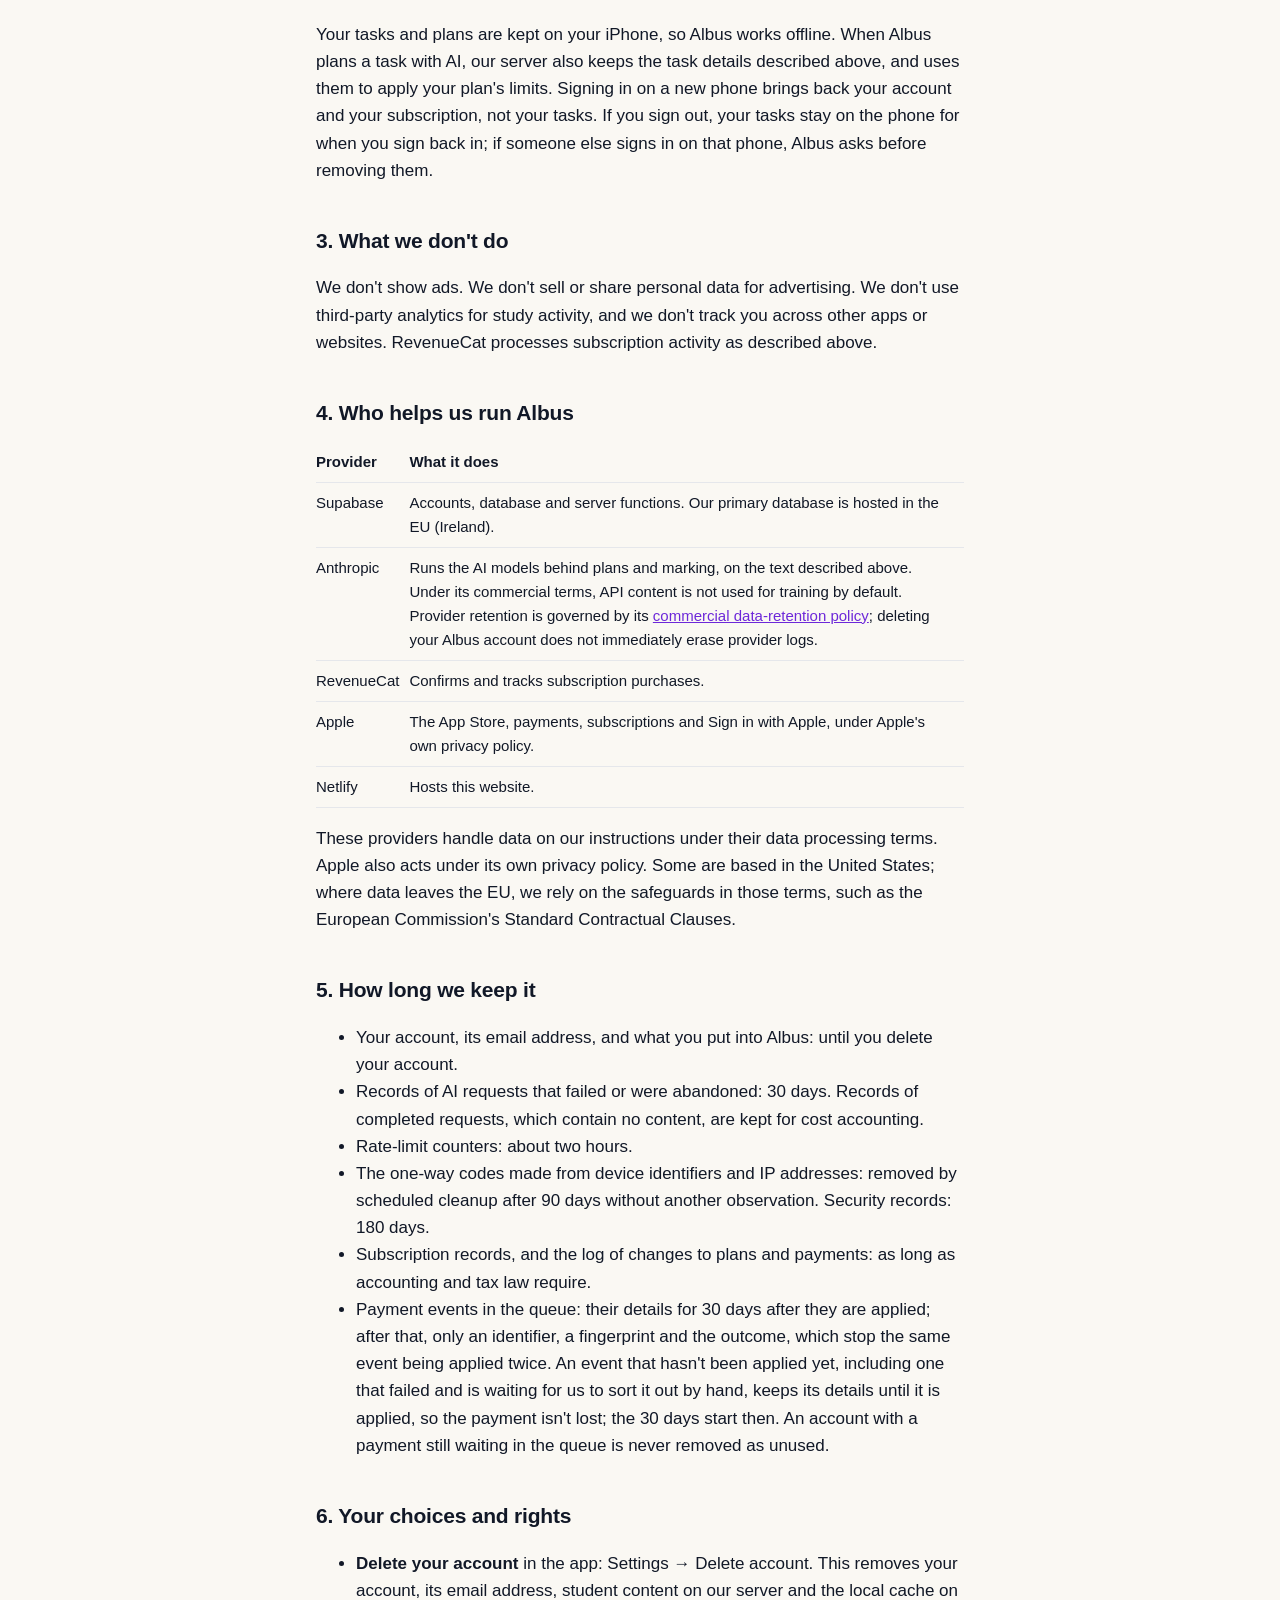
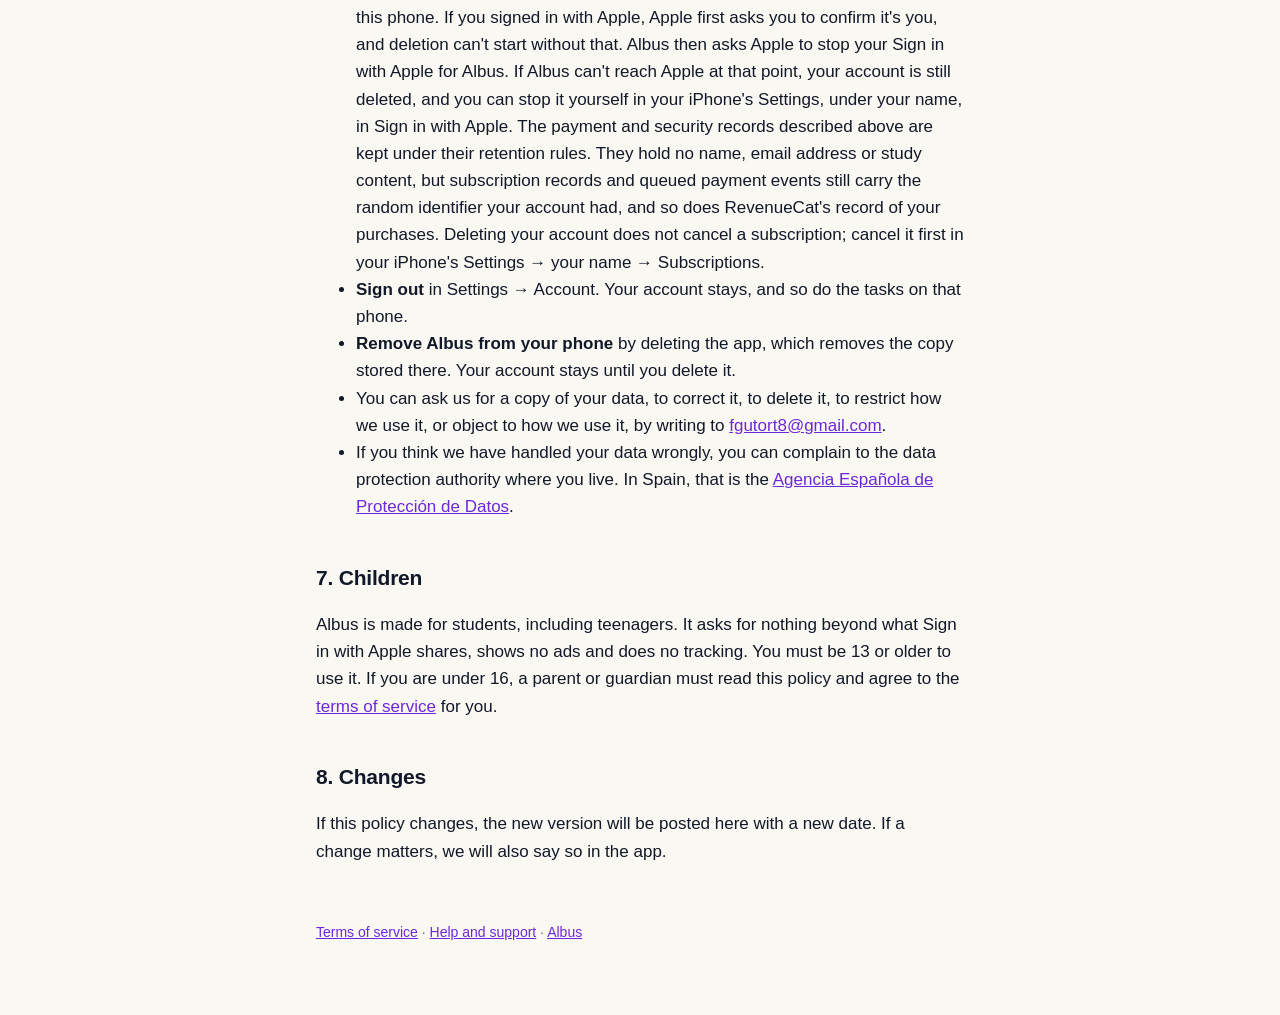
==== commit fa0a9ff0: "Key a narrowed marking on its guidance, disclose the choice, pin the test Greptile on #66: - Two cri" ====
--- a/website/privacy/index.html
+++ b/website/privacy/index.html
@@ -12,7 +12,7 @@
   <header><a class="brand" href="/">Albus</a></header>
 
   <h1>Privacy policy</h1>
-  <p class="updated">Last updated 16 November 2026</p>
+  <p class="updated">Last updated 25 November 2026</p>
 
   <p>Albus is an iPhone app that plans study time. This page explains what information it
      handles, why, who helps us run it, and the choices you have.</p>
@@ -68,8 +68,9 @@
         nothing is sent to Anthropic. If the AI is asked but its answer can't be used, Albus keeps the
         plan your phone made.</li>
     <li>For marking, Albus first turns your file or photo into text <strong>on your phone</strong>.
-        The extracted text, relevant title and instructions, and the rubric you chose are sent to Anthropic. The file or photo itself never
-        leaves your phone.</li>
+        The extracted text, relevant title and instructions, and the rubric you chose are sent to Anthropic.
+        If you ticked only some of the rubric's criteria, Albus also sends which ones, and only those are marked.
+        The file or photo itself never leaves your phone.</li>
     <li>We store the mark and the feedback, and a fingerprint (a one-way hash) of the text, which lets us
         recognise the same work sent twice. We do not save the full submission in our database. Saved feedback can
         quote your work, though: each criterion can include a quotation of up to 400 characters, and the written
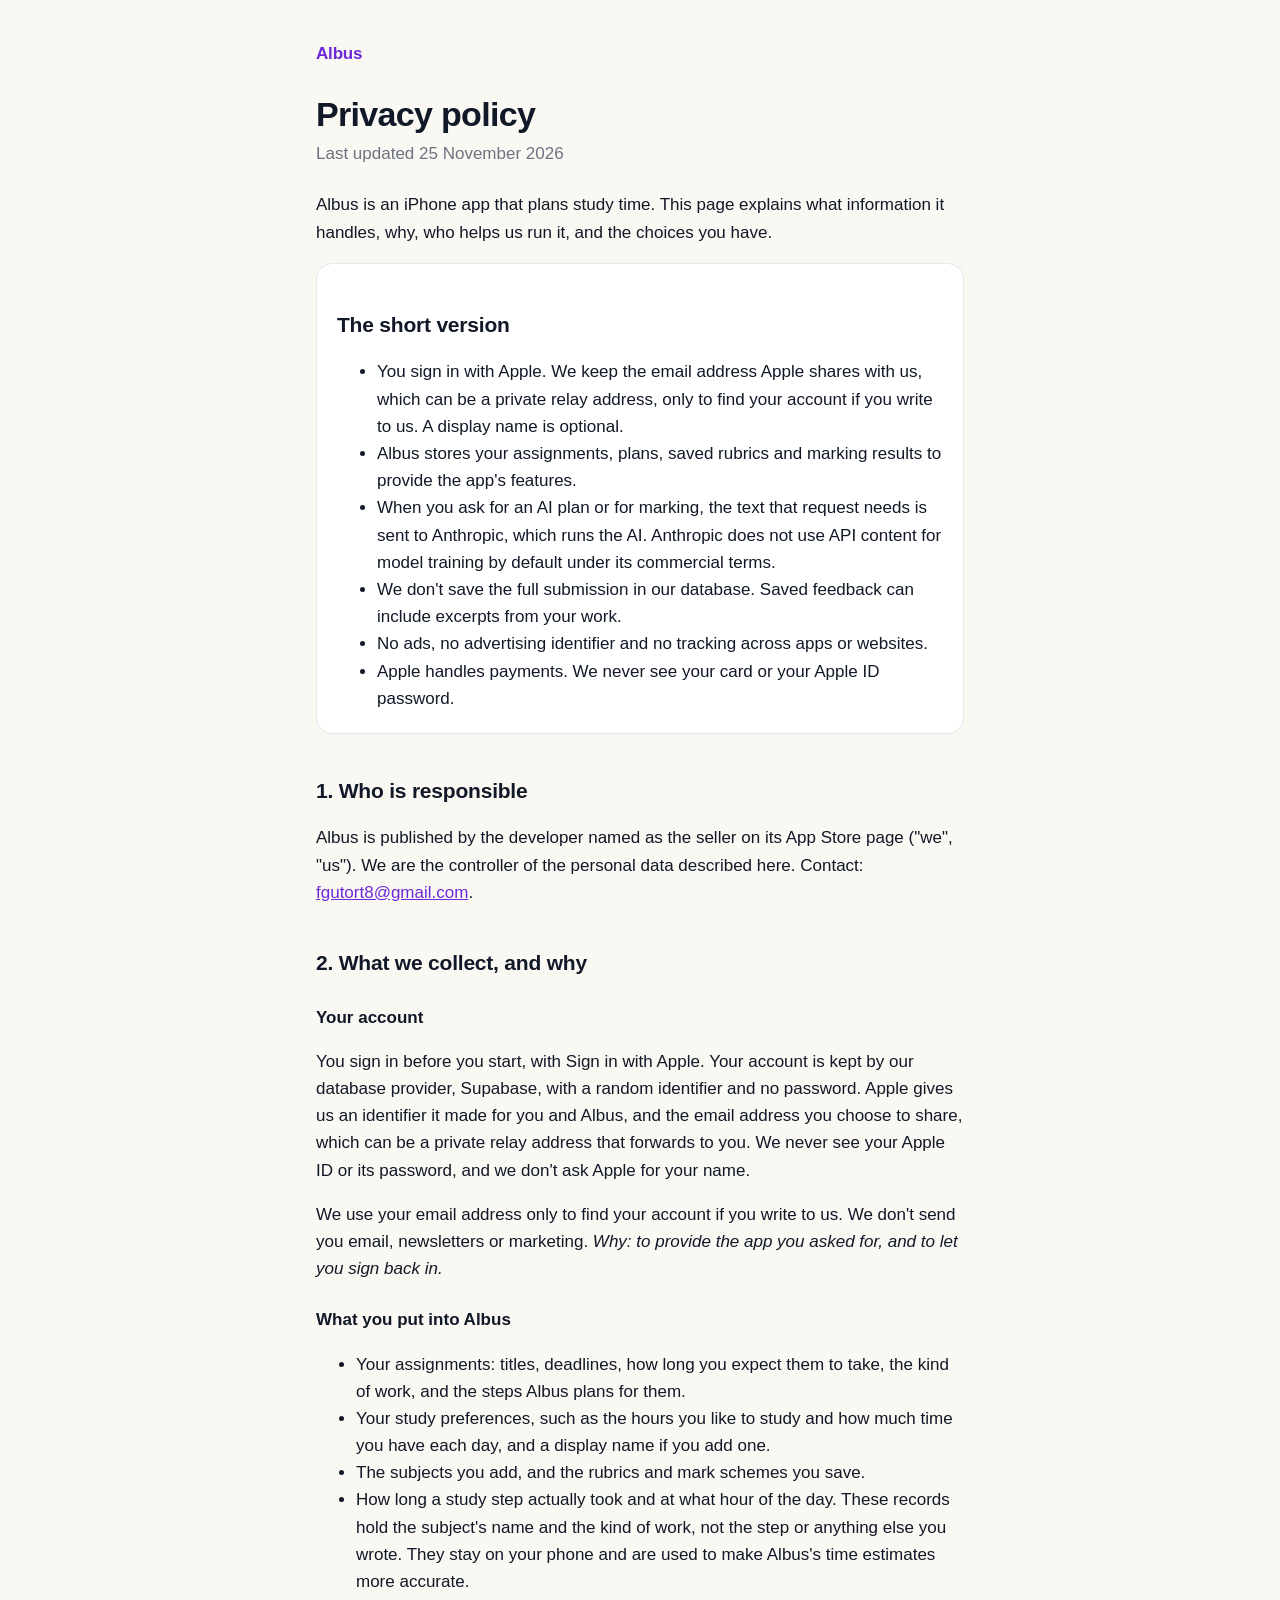
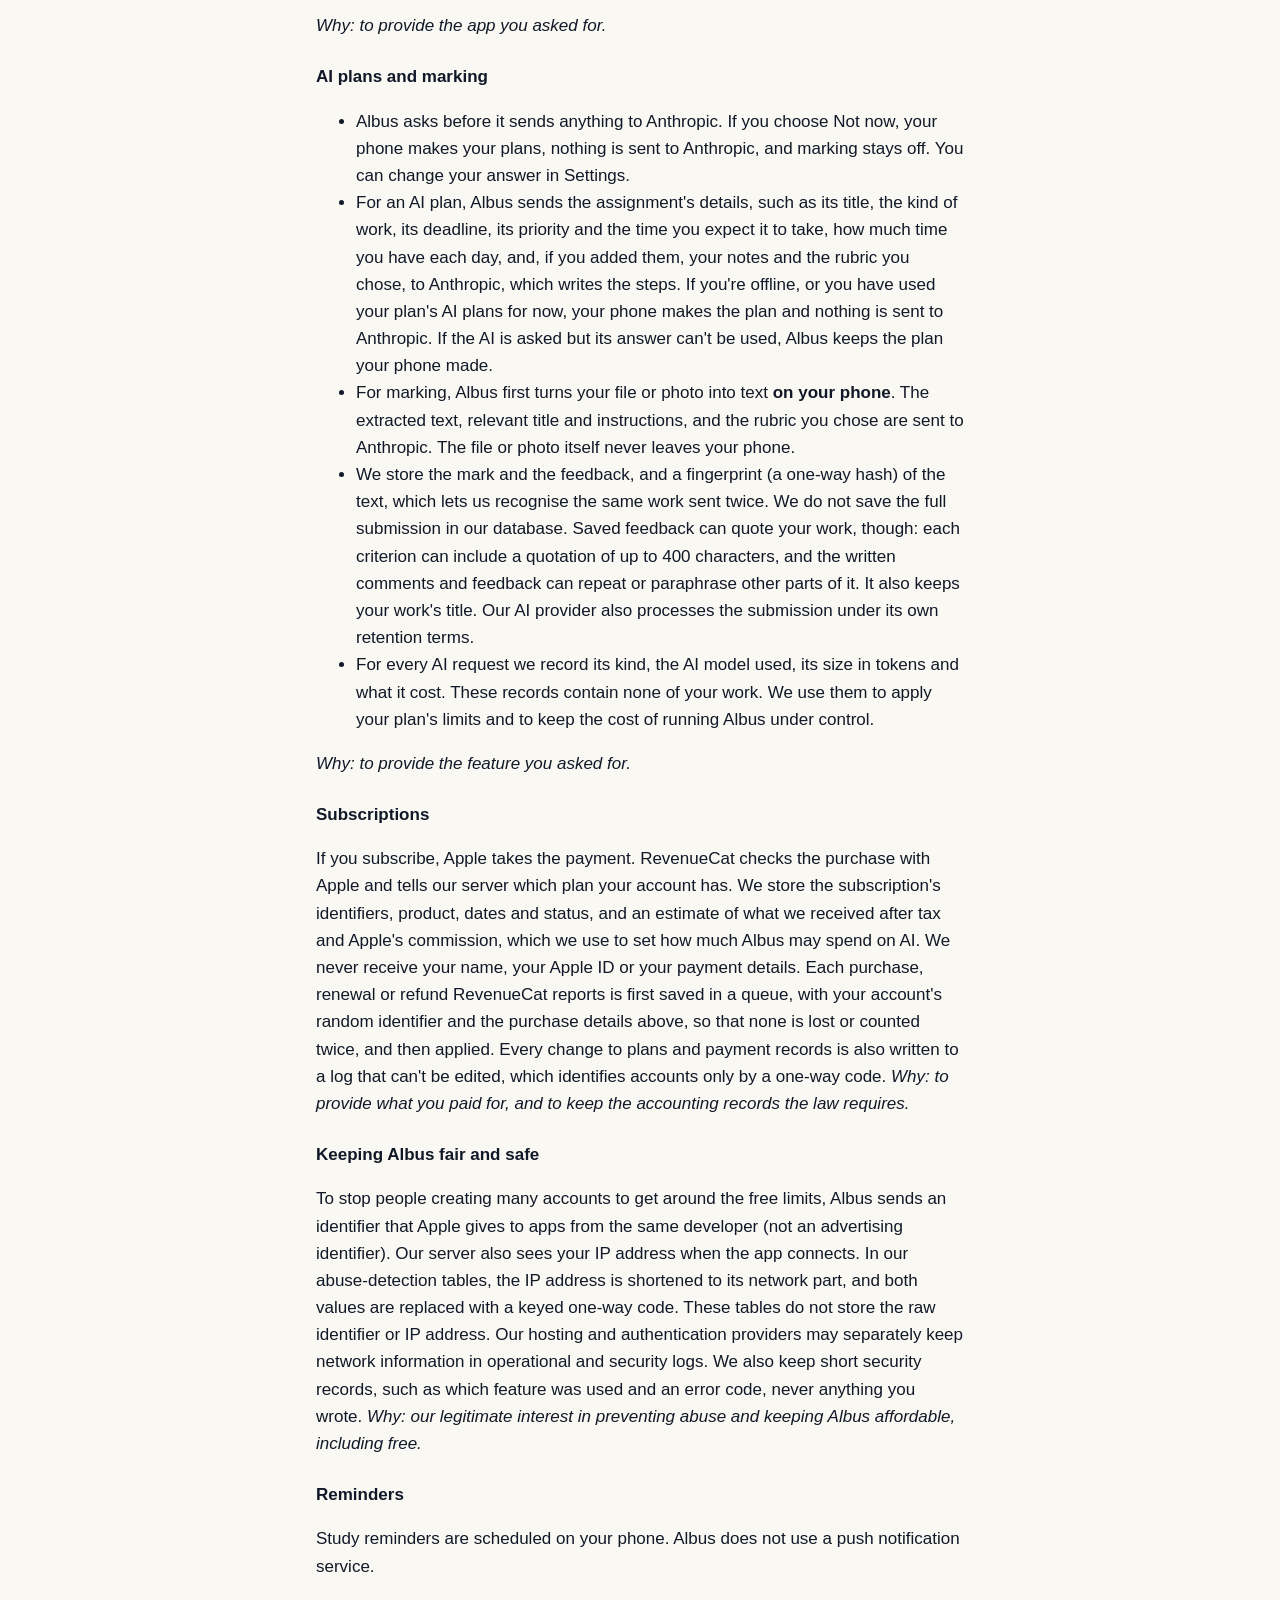
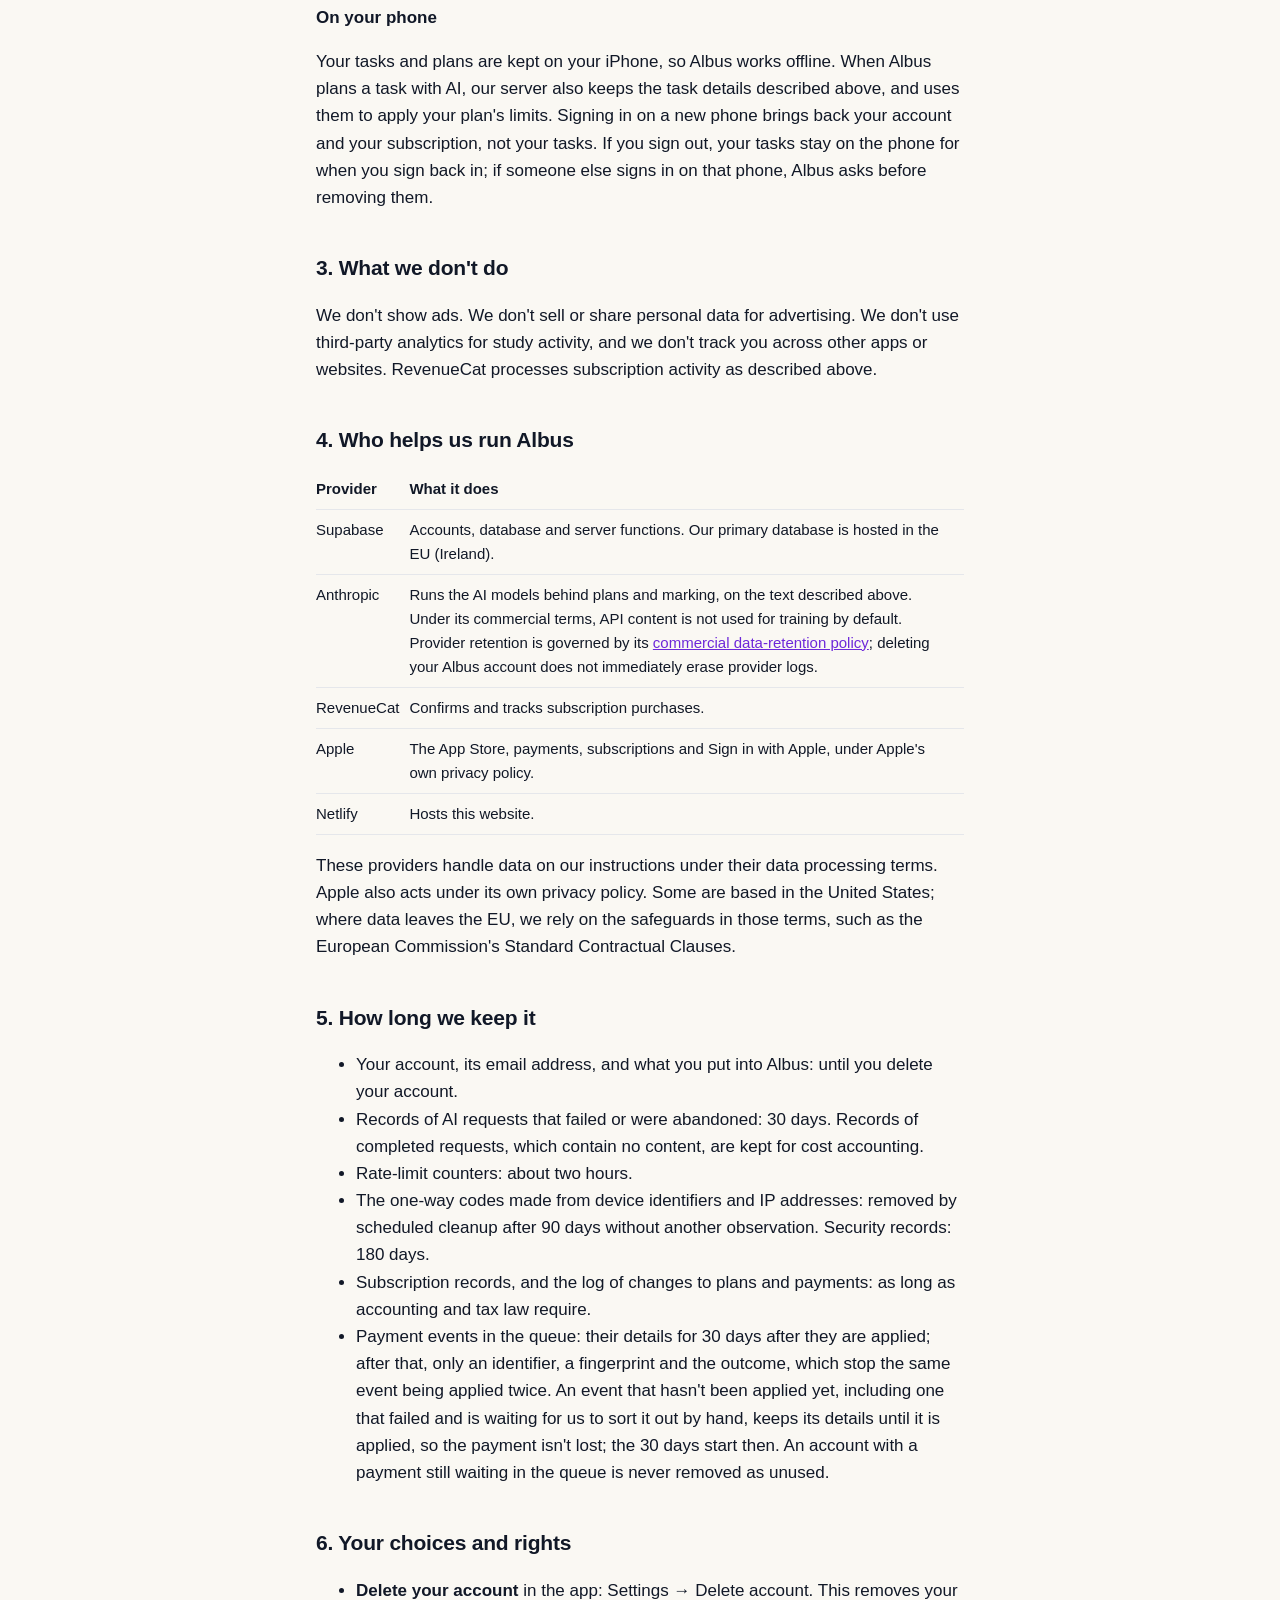
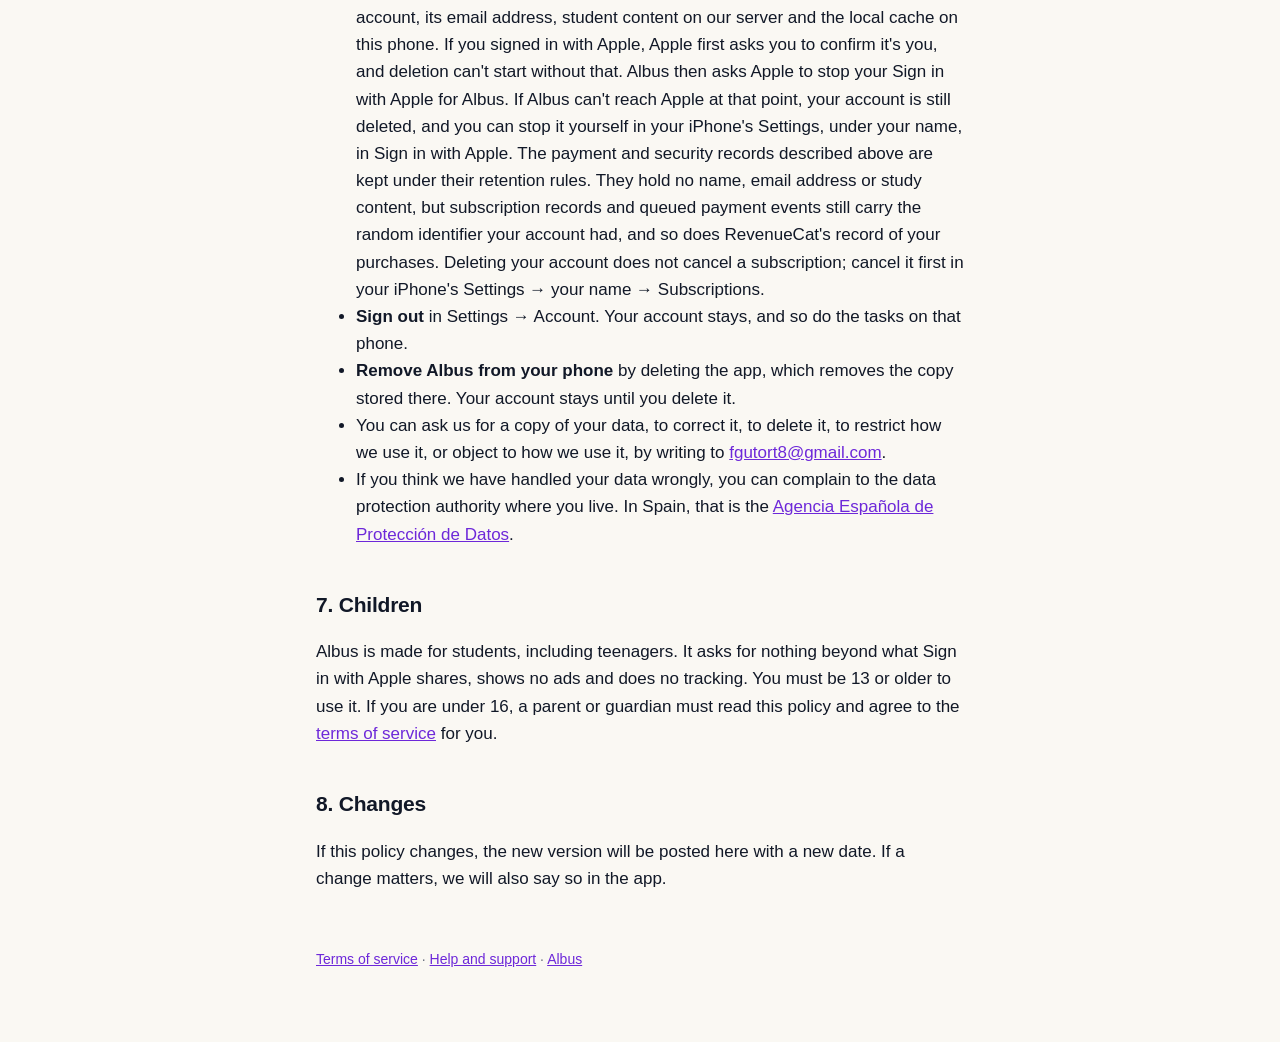
==== commit 9ed95446: "Ask when students are free, and ask before using the AI Felipe: Albus placed study sessions while st" ====
--- a/website/privacy/index.html
+++ b/website/privacy/index.html
@@ -61,6 +61,8 @@
 
   <h3>AI plans and marking</h3>
   <ul>
+    <li>Albus asks before it sends anything to Anthropic. If you choose Not now, your phone makes your
+        plans, nothing is sent to Anthropic, and marking stays off. You can change your answer in Settings.</li>
     <li>For an AI plan, Albus sends the assignment's details, such as its title, the kind of work, its
         deadline, its priority and the time you expect it to take, how much time you have each day, and,
         if you added them, your notes and the rubric you chose, to Anthropic, which writes the steps.
@@ -68,9 +70,8 @@
         nothing is sent to Anthropic. If the AI is asked but its answer can't be used, Albus keeps the
         plan your phone made.</li>
     <li>For marking, Albus first turns your file or photo into text <strong>on your phone</strong>.
-        The extracted text, relevant title and instructions, and the rubric you chose are sent to Anthropic.
-        If you ticked only some of the rubric's criteria, Albus also sends which ones, and only those are marked.
-        The file or photo itself never leaves your phone.</li>
+        The extracted text, relevant title and instructions, and the rubric you chose are sent to Anthropic. The file or photo itself never
+        leaves your phone.</li>
     <li>We store the mark and the feedback, and a fingerprint (a one-way hash) of the text, which lets us
         recognise the same work sent twice. We do not save the full submission in our database. Saved feedback can
         quote your work, though: each criterion can include a quotation of up to 400 characters, and the written
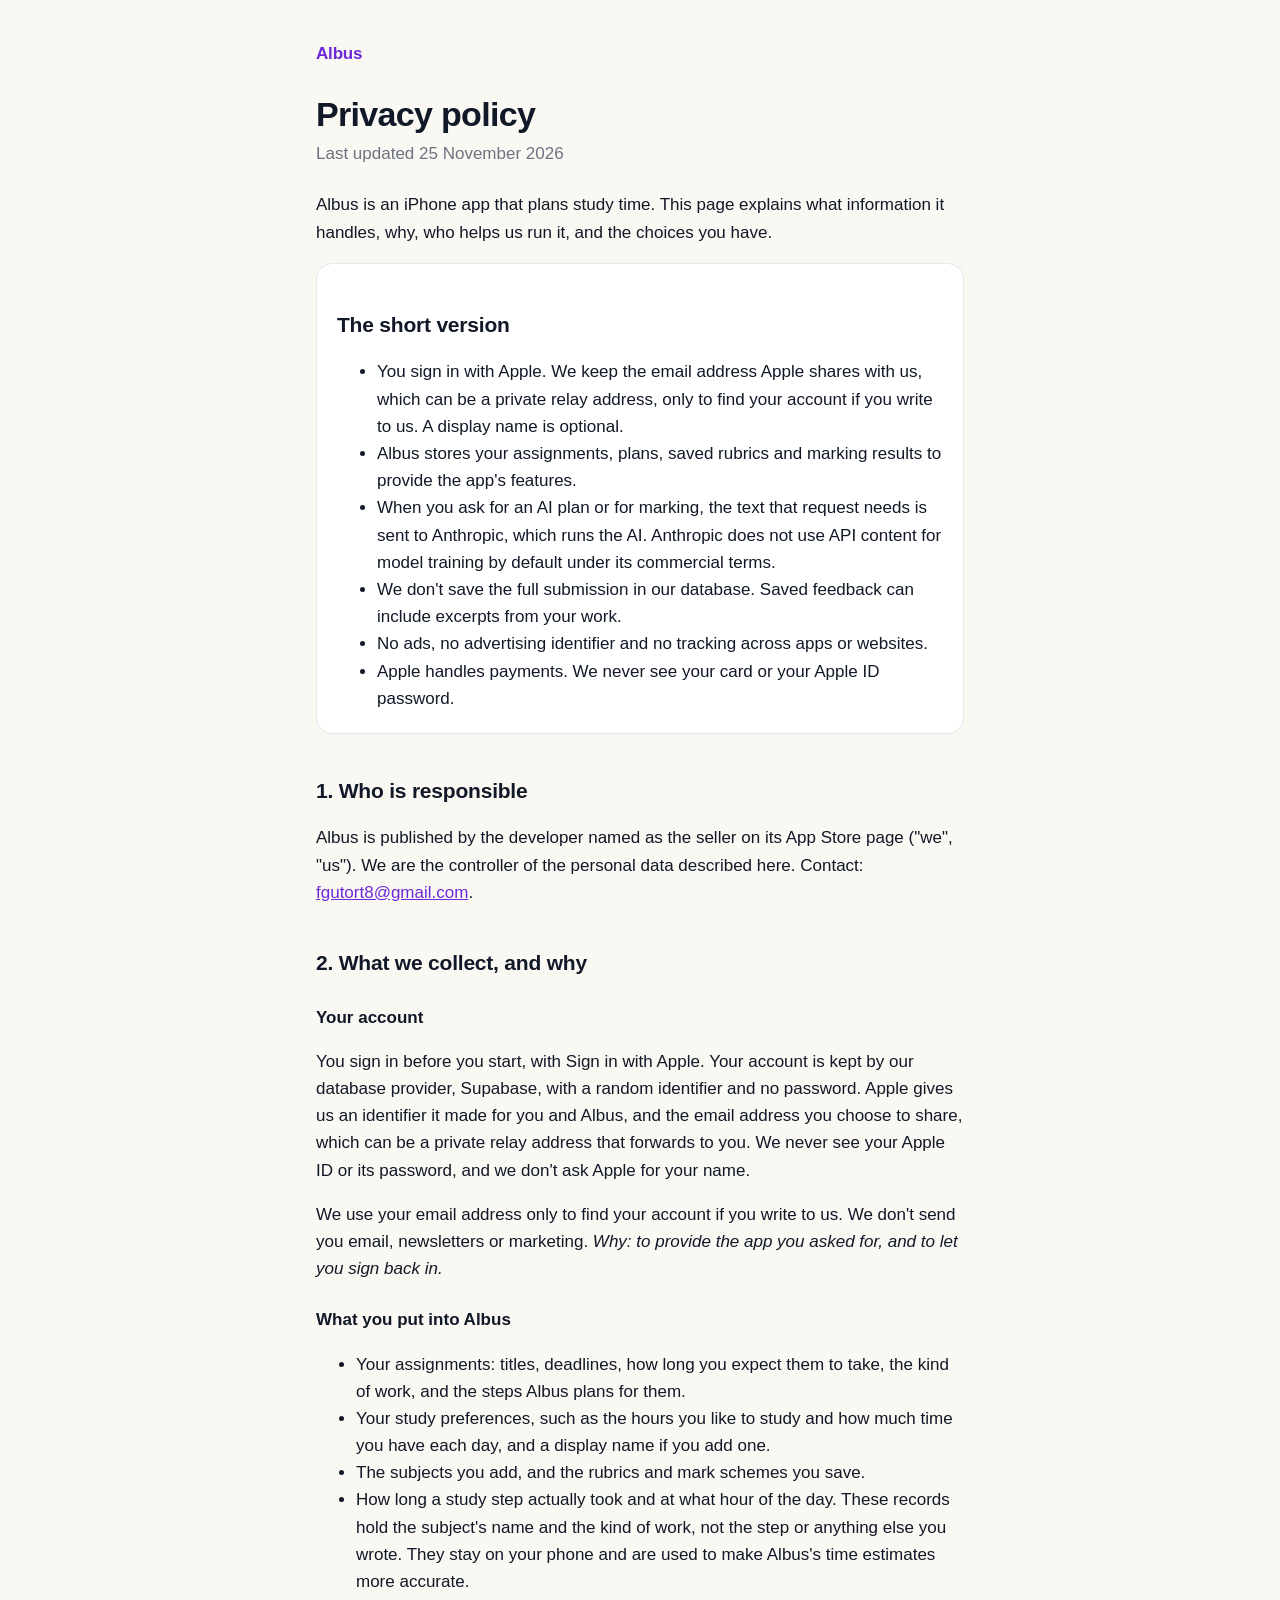
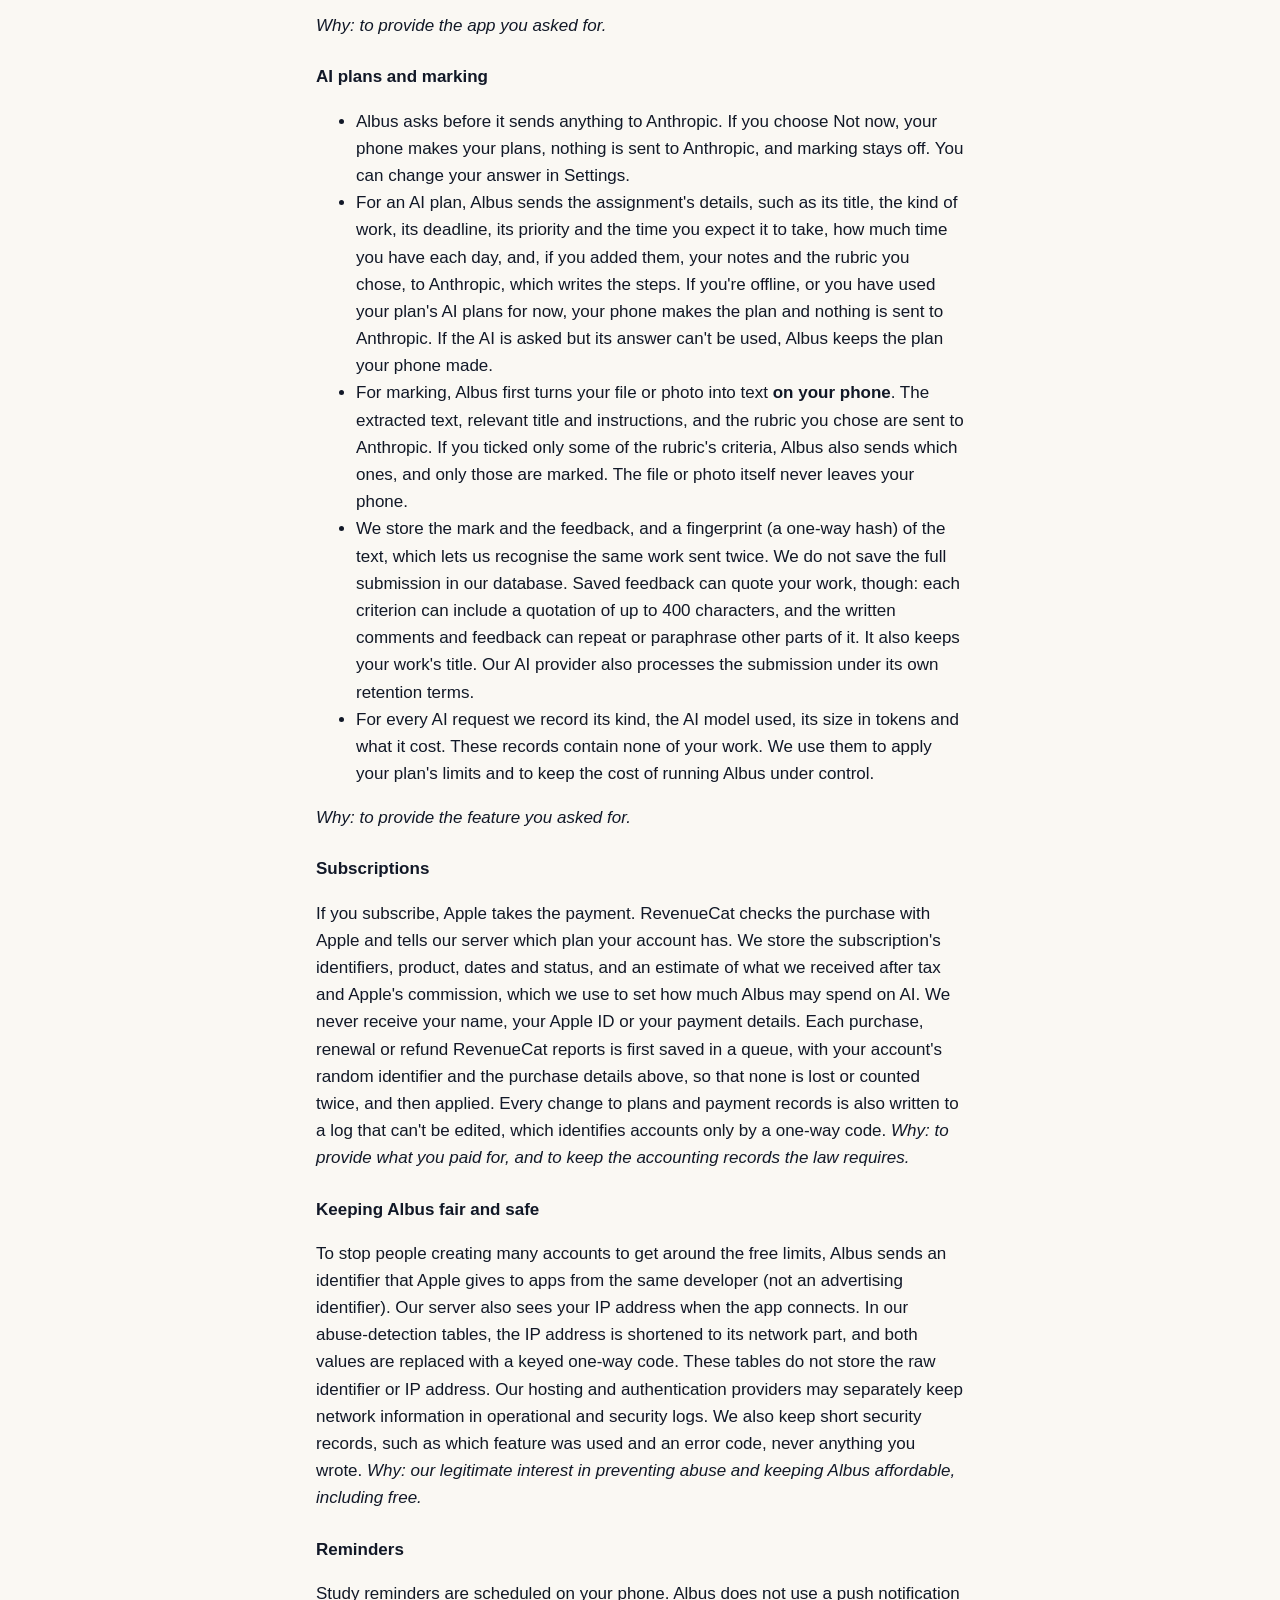
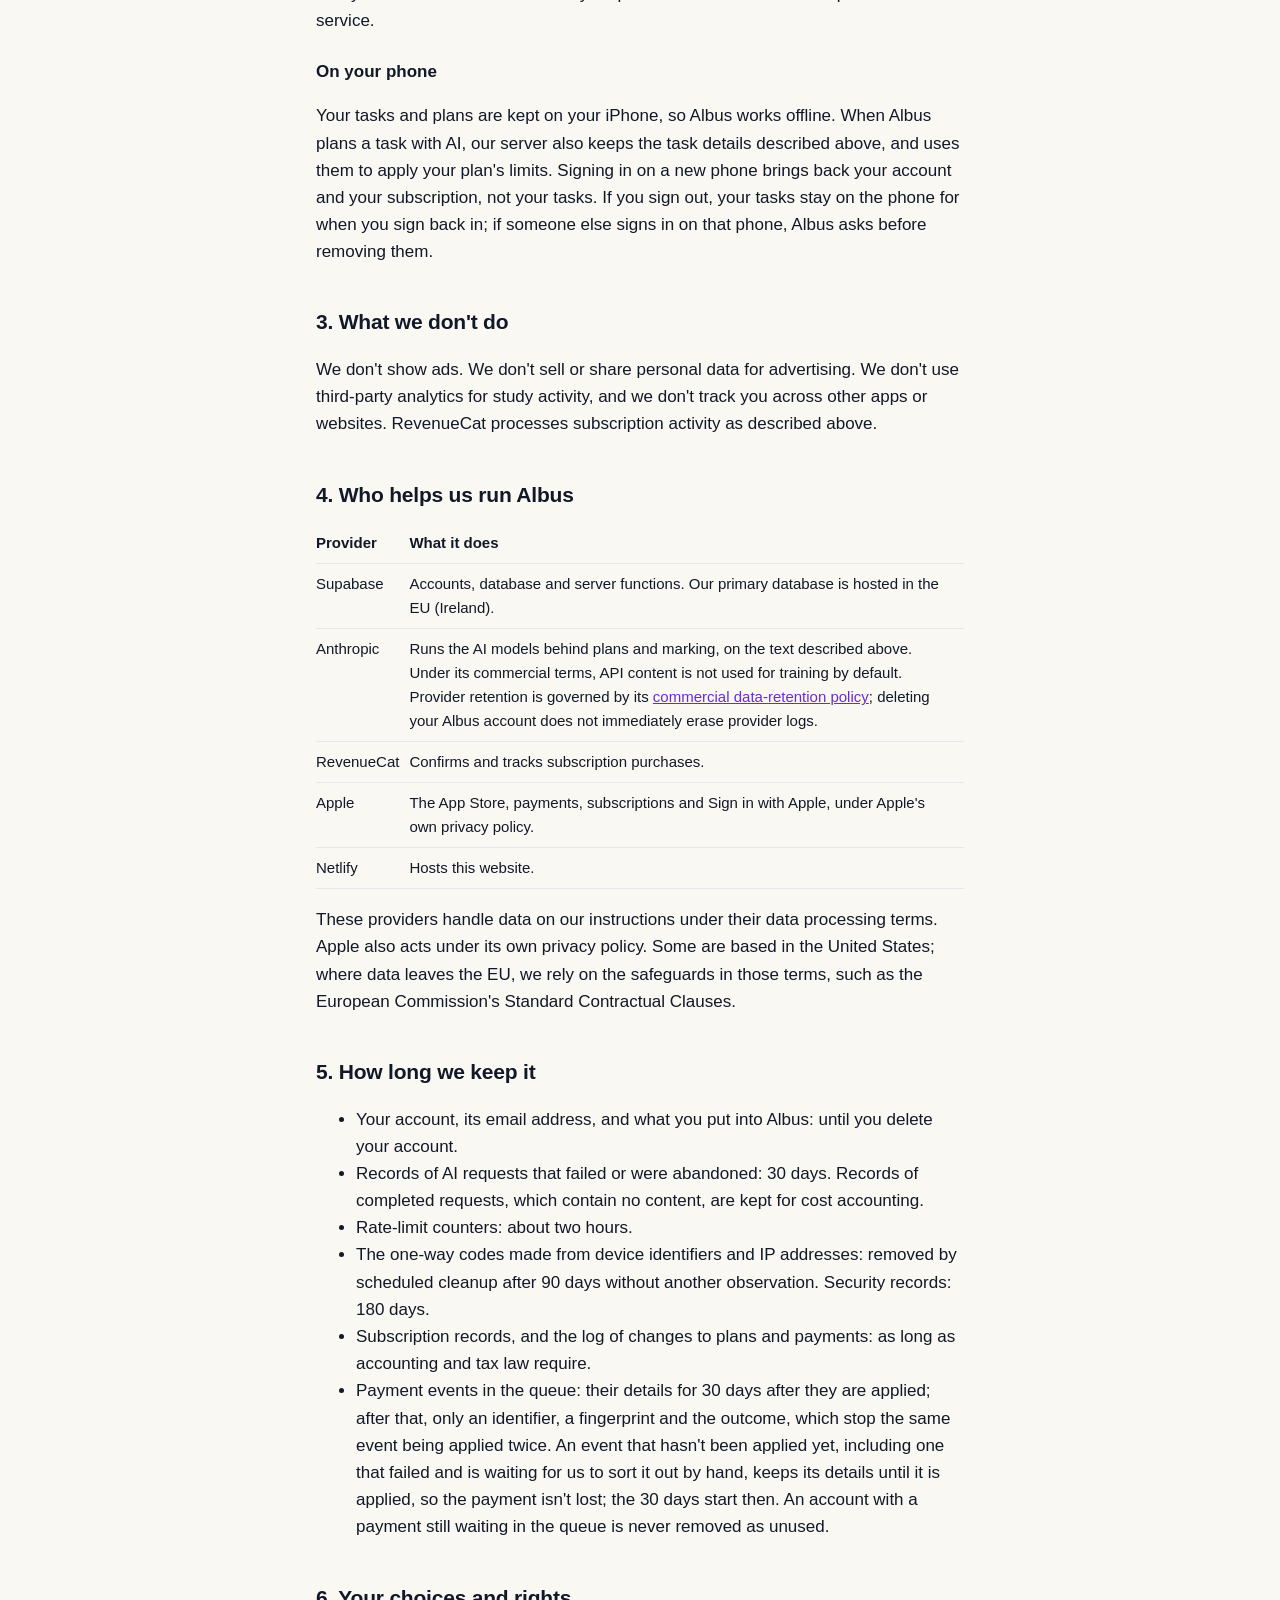
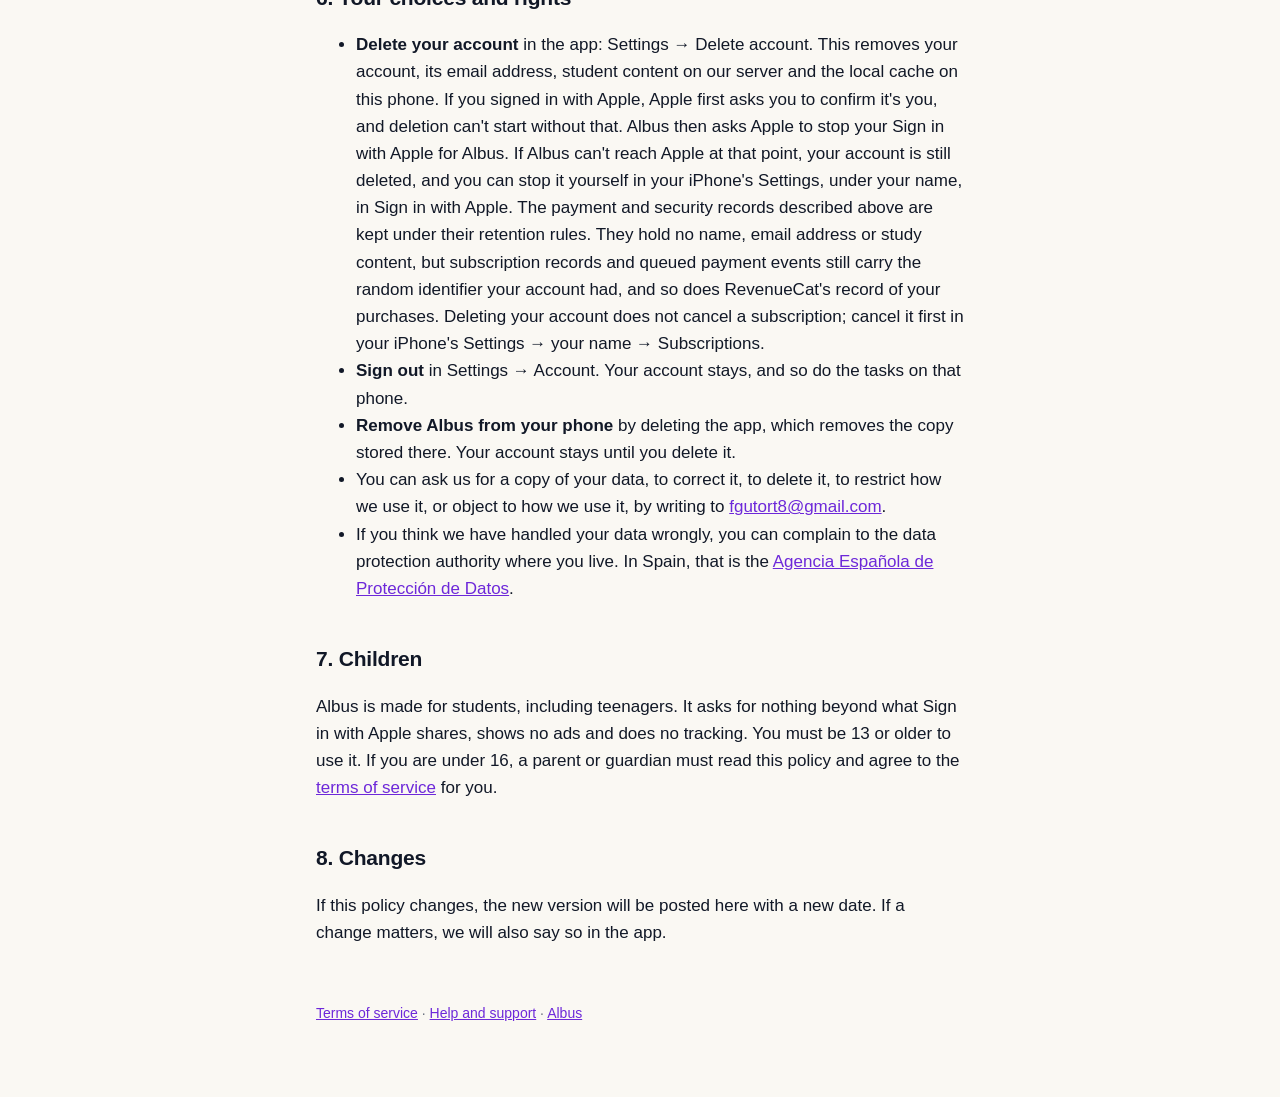
==== commit 3c2d87cd: "Merge remote-tracking branch 'origin/main' into feat/grader-pick-criteria # Conflicts: #	ios/App/Alb" ====
--- a/website/privacy/index.html
+++ b/website/privacy/index.html
@@ -70,8 +70,9 @@
         nothing is sent to Anthropic. If the AI is asked but its answer can't be used, Albus keeps the
         plan your phone made.</li>
     <li>For marking, Albus first turns your file or photo into text <strong>on your phone</strong>.
-        The extracted text, relevant title and instructions, and the rubric you chose are sent to Anthropic. The file or photo itself never
-        leaves your phone.</li>
+        The extracted text, relevant title and instructions, and the rubric you chose are sent to Anthropic.
+        If you ticked only some of the rubric's criteria, Albus also sends which ones, and only those are marked.
+        The file or photo itself never leaves your phone.</li>
     <li>We store the mark and the feedback, and a fingerprint (a one-way hash) of the text, which lets us
         recognise the same work sent twice. We do not save the full submission in our database. Saved feedback can
         quote your work, though: each criterion can include a quotation of up to 400 characters, and the written
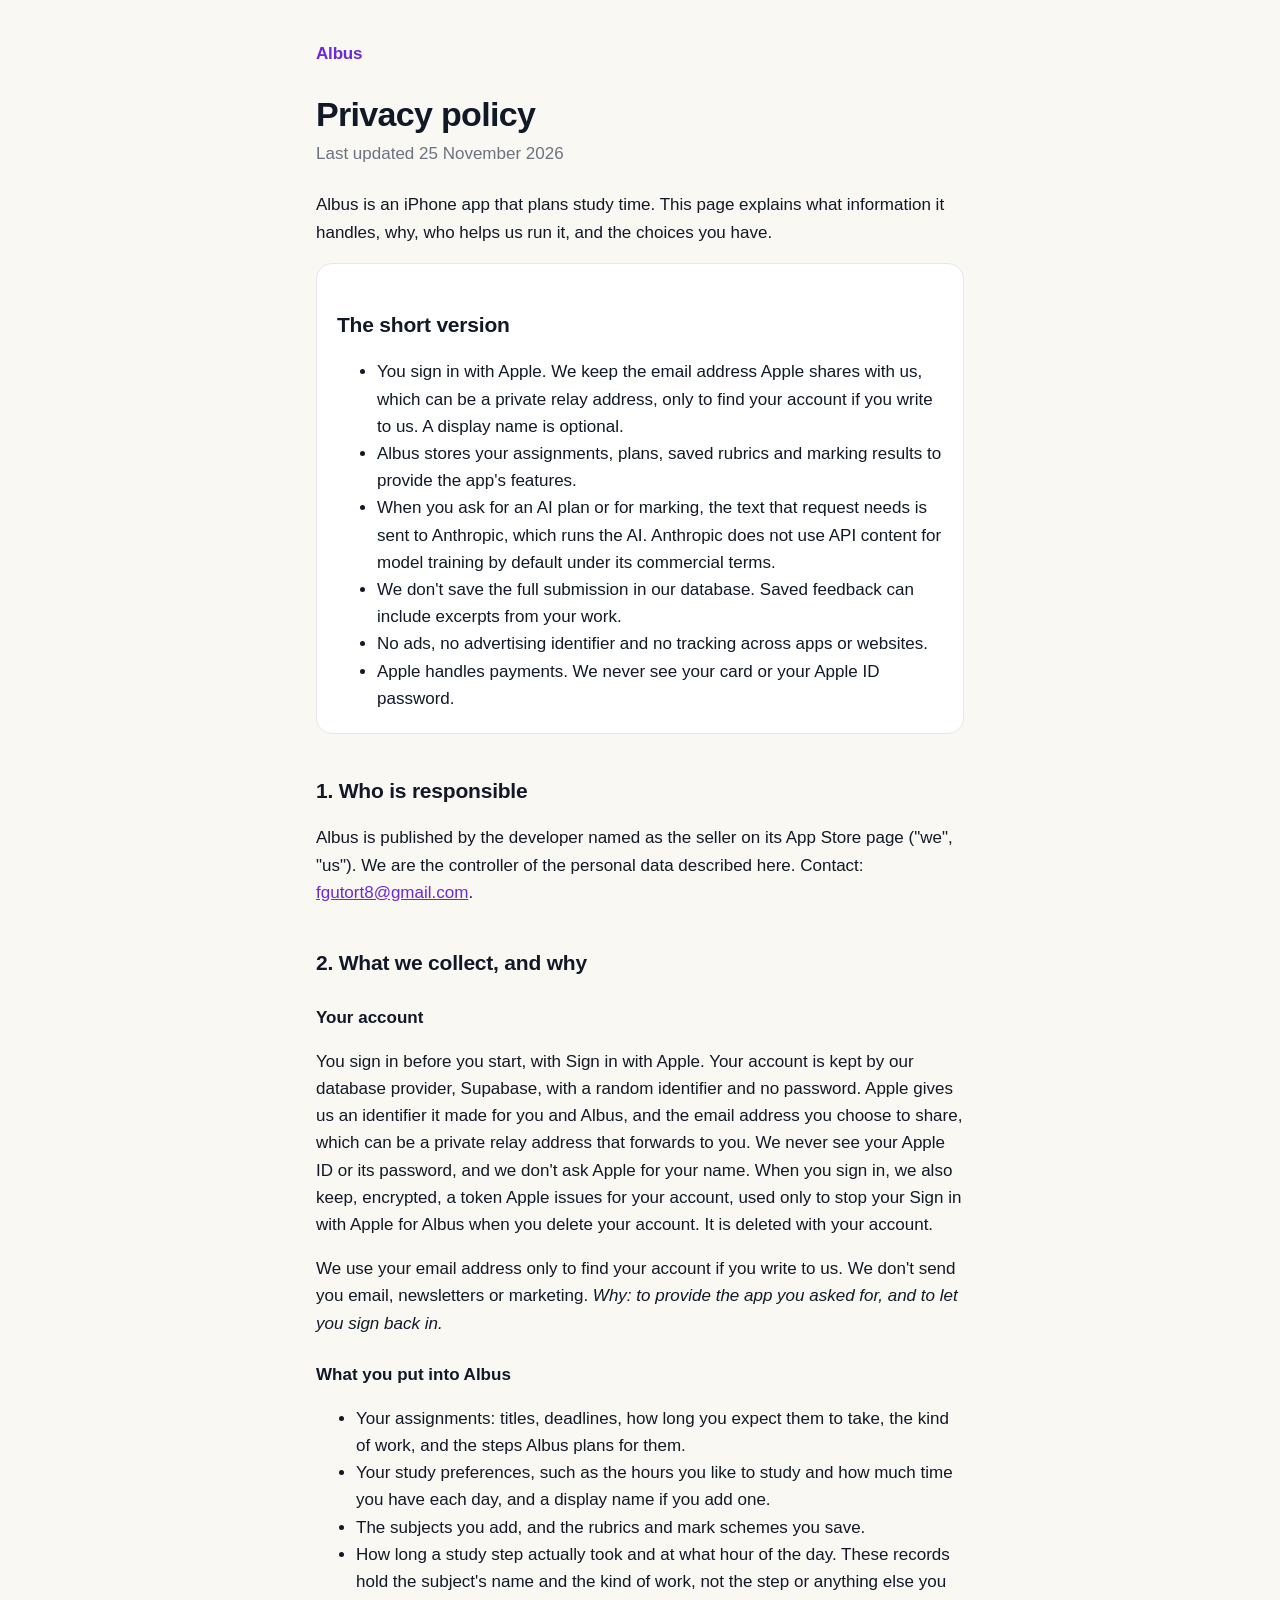
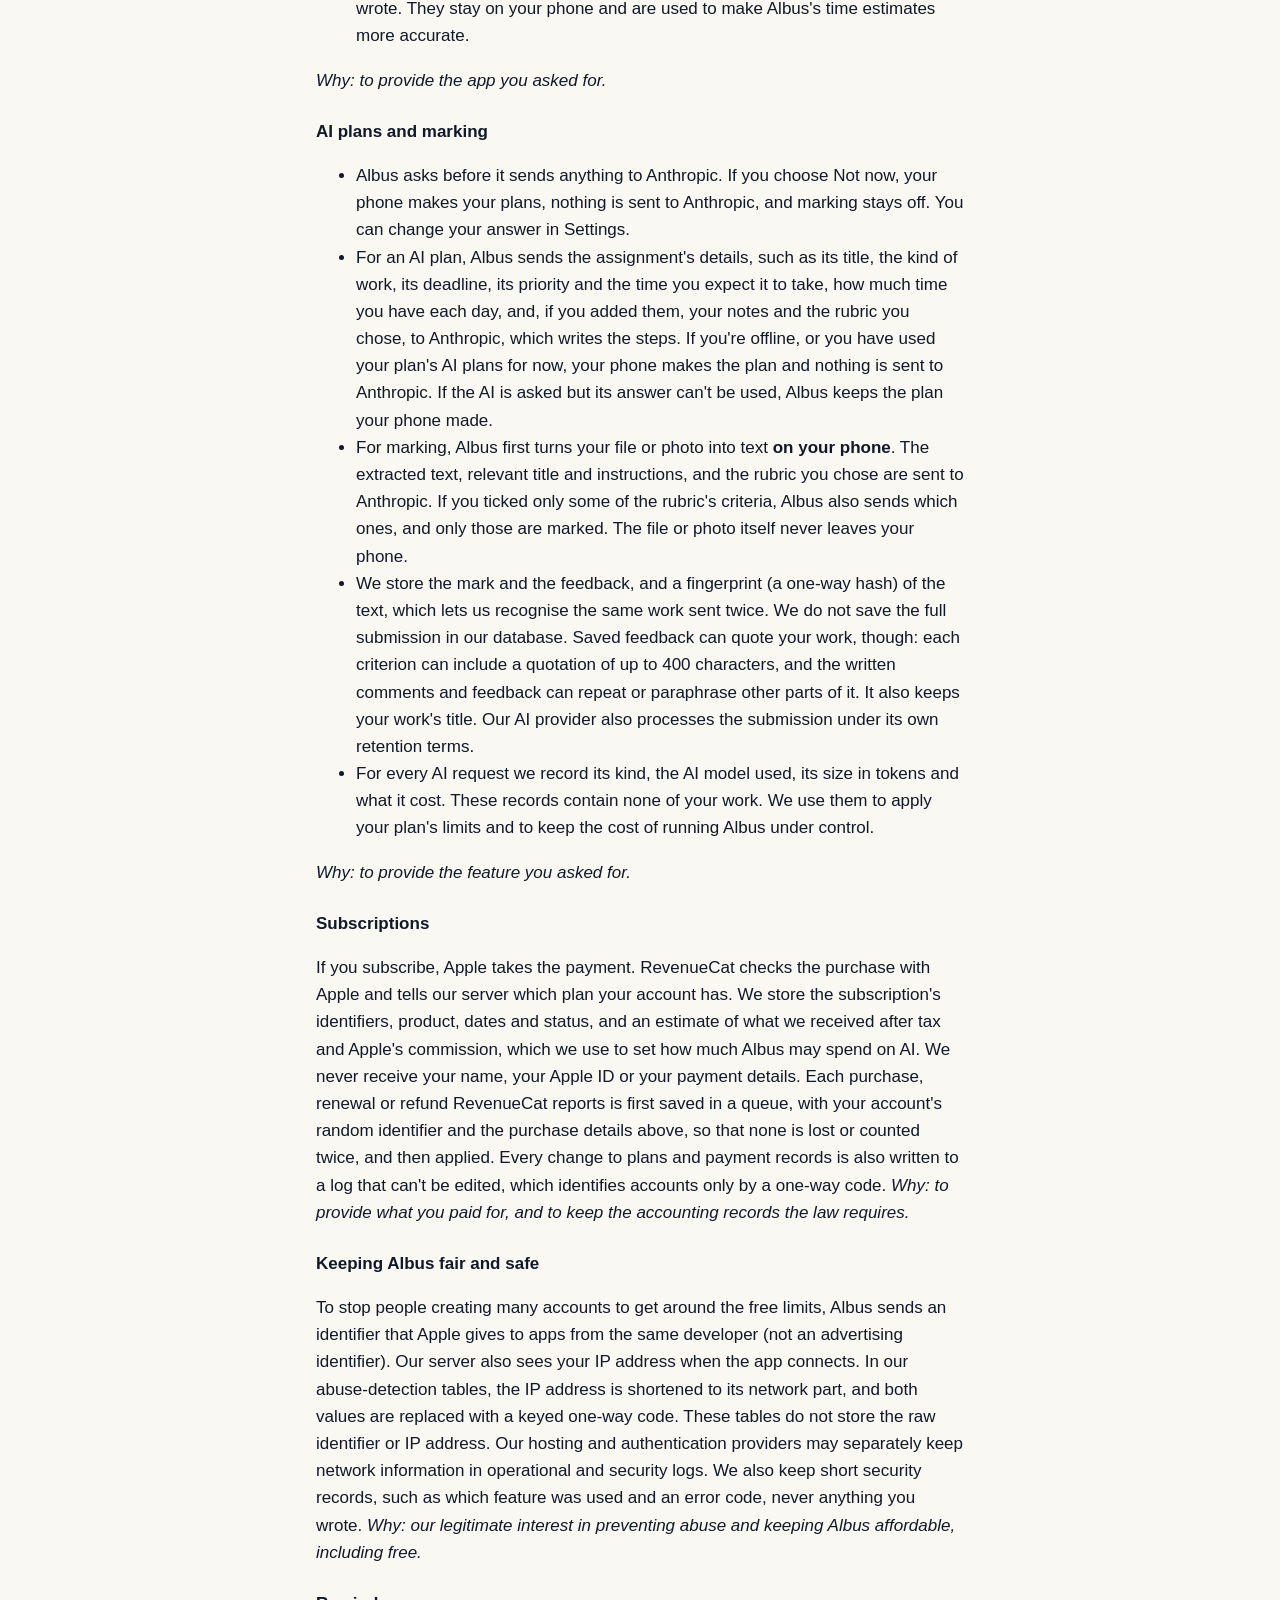
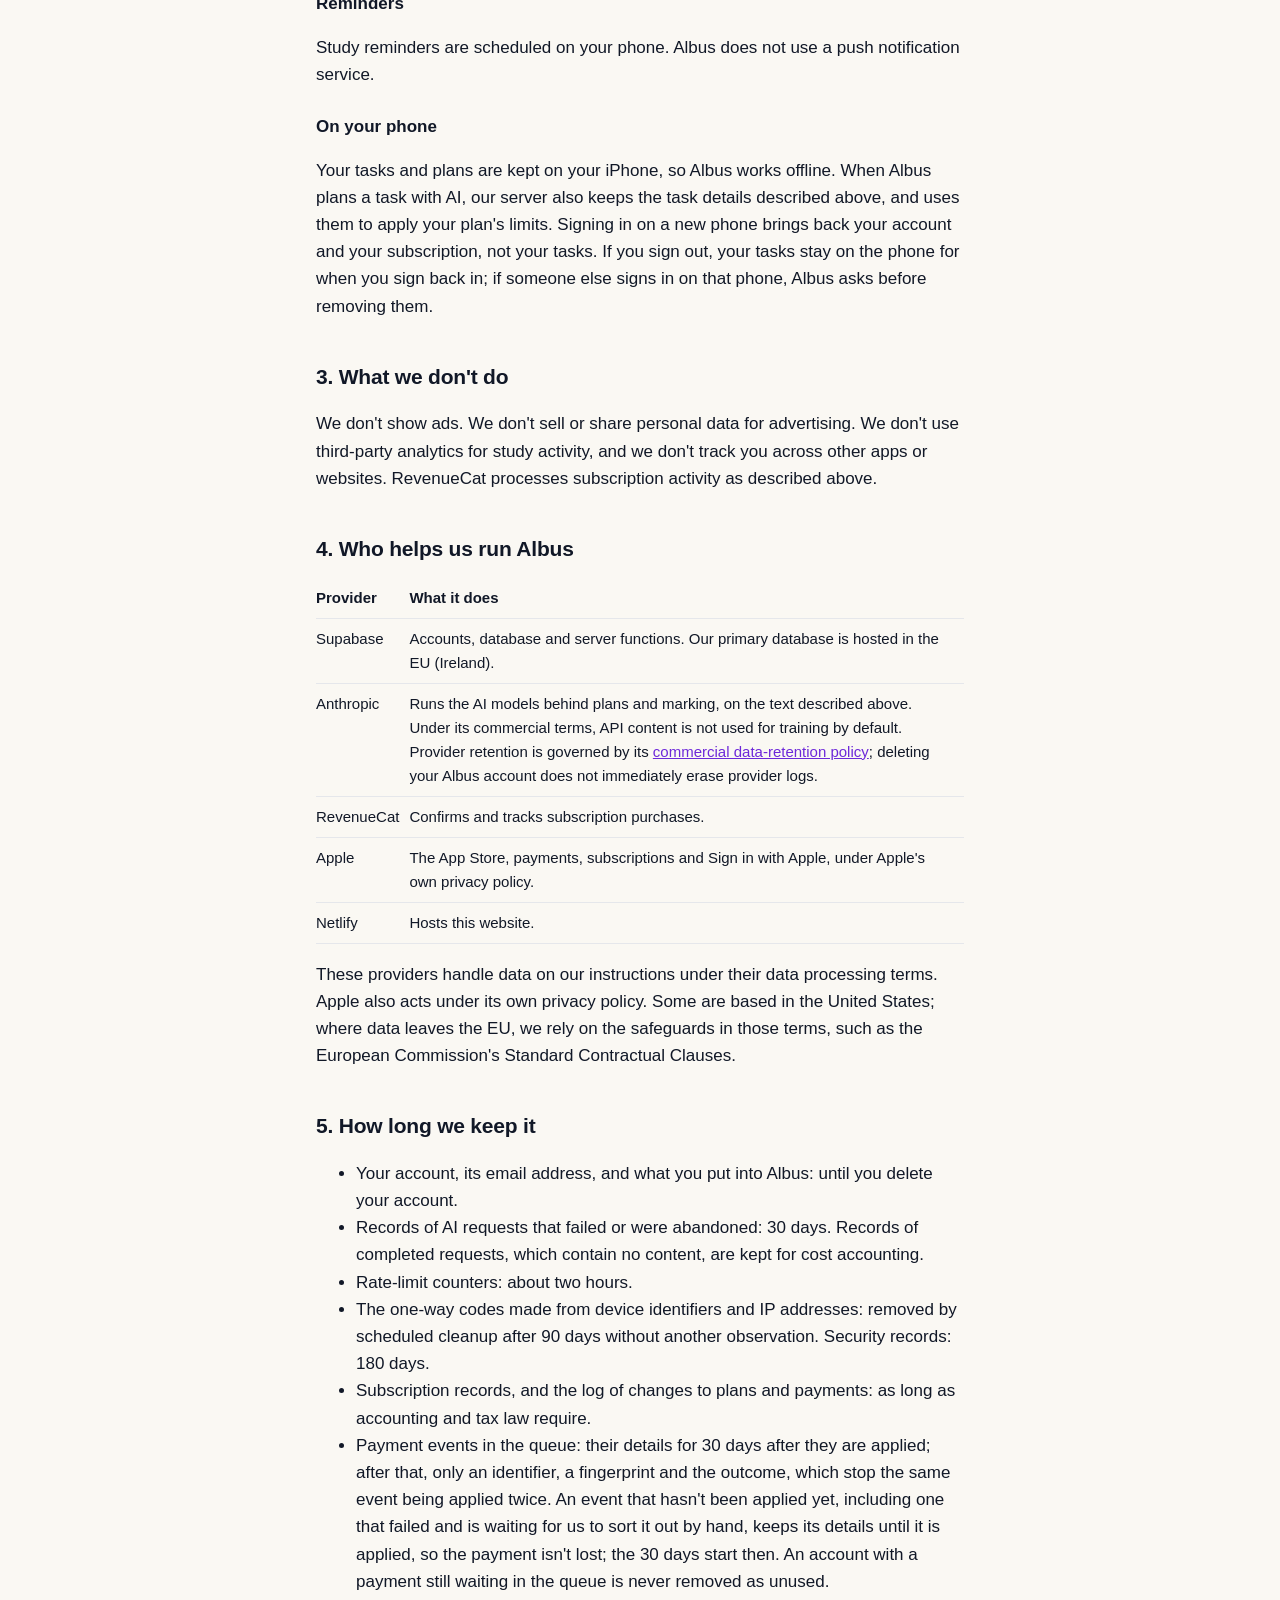
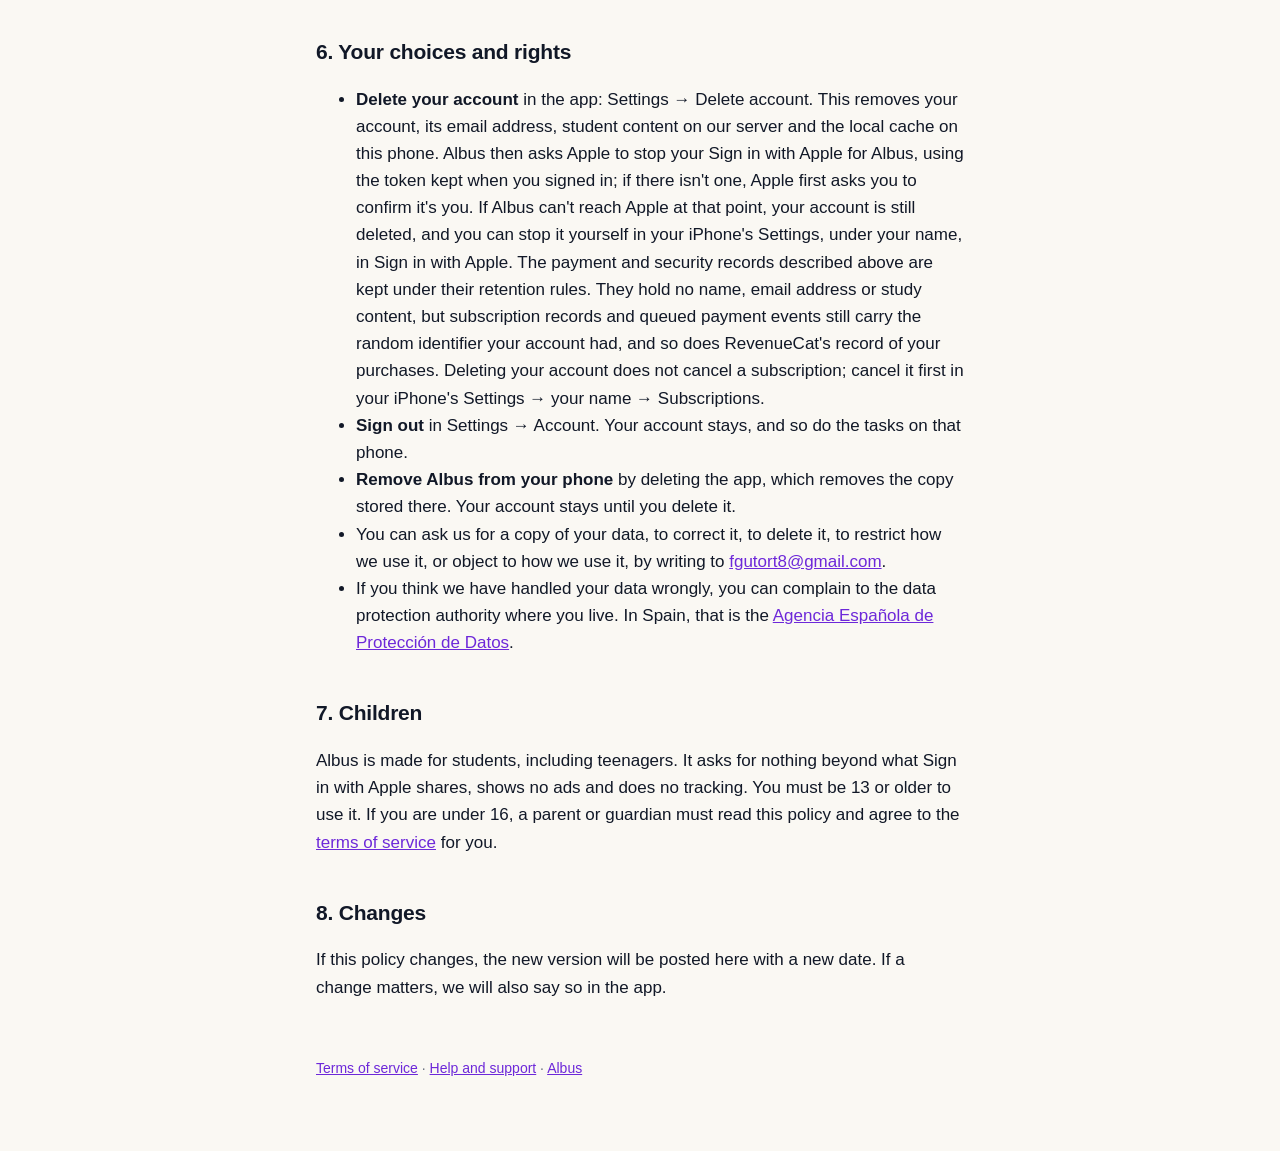
==== commit 836c2dd1: "Delete an account with a hold, without signing in again Deleting an account asked students to sign i" ====
--- a/website/privacy/index.html
+++ b/website/privacy/index.html
@@ -41,7 +41,9 @@
   <p>You sign in before you start, with Sign in with Apple. Your account is kept by our database provider,
      Supabase, with a random identifier and no password. Apple gives us an identifier it made for you and
      Albus, and the email address you choose to share, which can be a private relay address that forwards to
-     you. We never see your Apple ID or its password, and we don't ask Apple for your name.</p>
+     you. We never see your Apple ID or its password, and we don't ask Apple for your name.
+     When you sign in, we also keep, encrypted, a token Apple issues for your account, used only to stop
+     your Sign in with Apple for Albus when you delete your account. It is deleted with your account.</p>
   <p>We use your email address only to find your account if you write to us. We don't send you email,
      newsletters or marketing.
      <em>Why: to provide the app you asked for, and to let you sign back in.</em></p>
@@ -149,9 +151,9 @@
   <h2>6. Your choices and rights</h2>
   <ul>
     <li><strong>Delete your account</strong> in the app: Settings → Delete account. This removes your
-        account, its email address, student content on our server and the local cache on this phone. If you
-        signed in with Apple, Apple first asks you to confirm it's you, and deletion can't start without that.
-        Albus then asks Apple to stop your Sign in with Apple for Albus. If Albus can't reach Apple at that
+        account, its email address, student content on our server and the local cache on this phone. Albus
+        then asks Apple to stop your Sign in with Apple for Albus, using the token kept when you signed in; if
+        there isn't one, Apple first asks you to confirm it's you. If Albus can't reach Apple at that
         point, your account is still deleted, and you can stop it yourself in your iPhone's Settings, under
         your name, in Sign in with Apple. The payment and security records
         described above are kept under their retention rules. They hold no name, email address or study
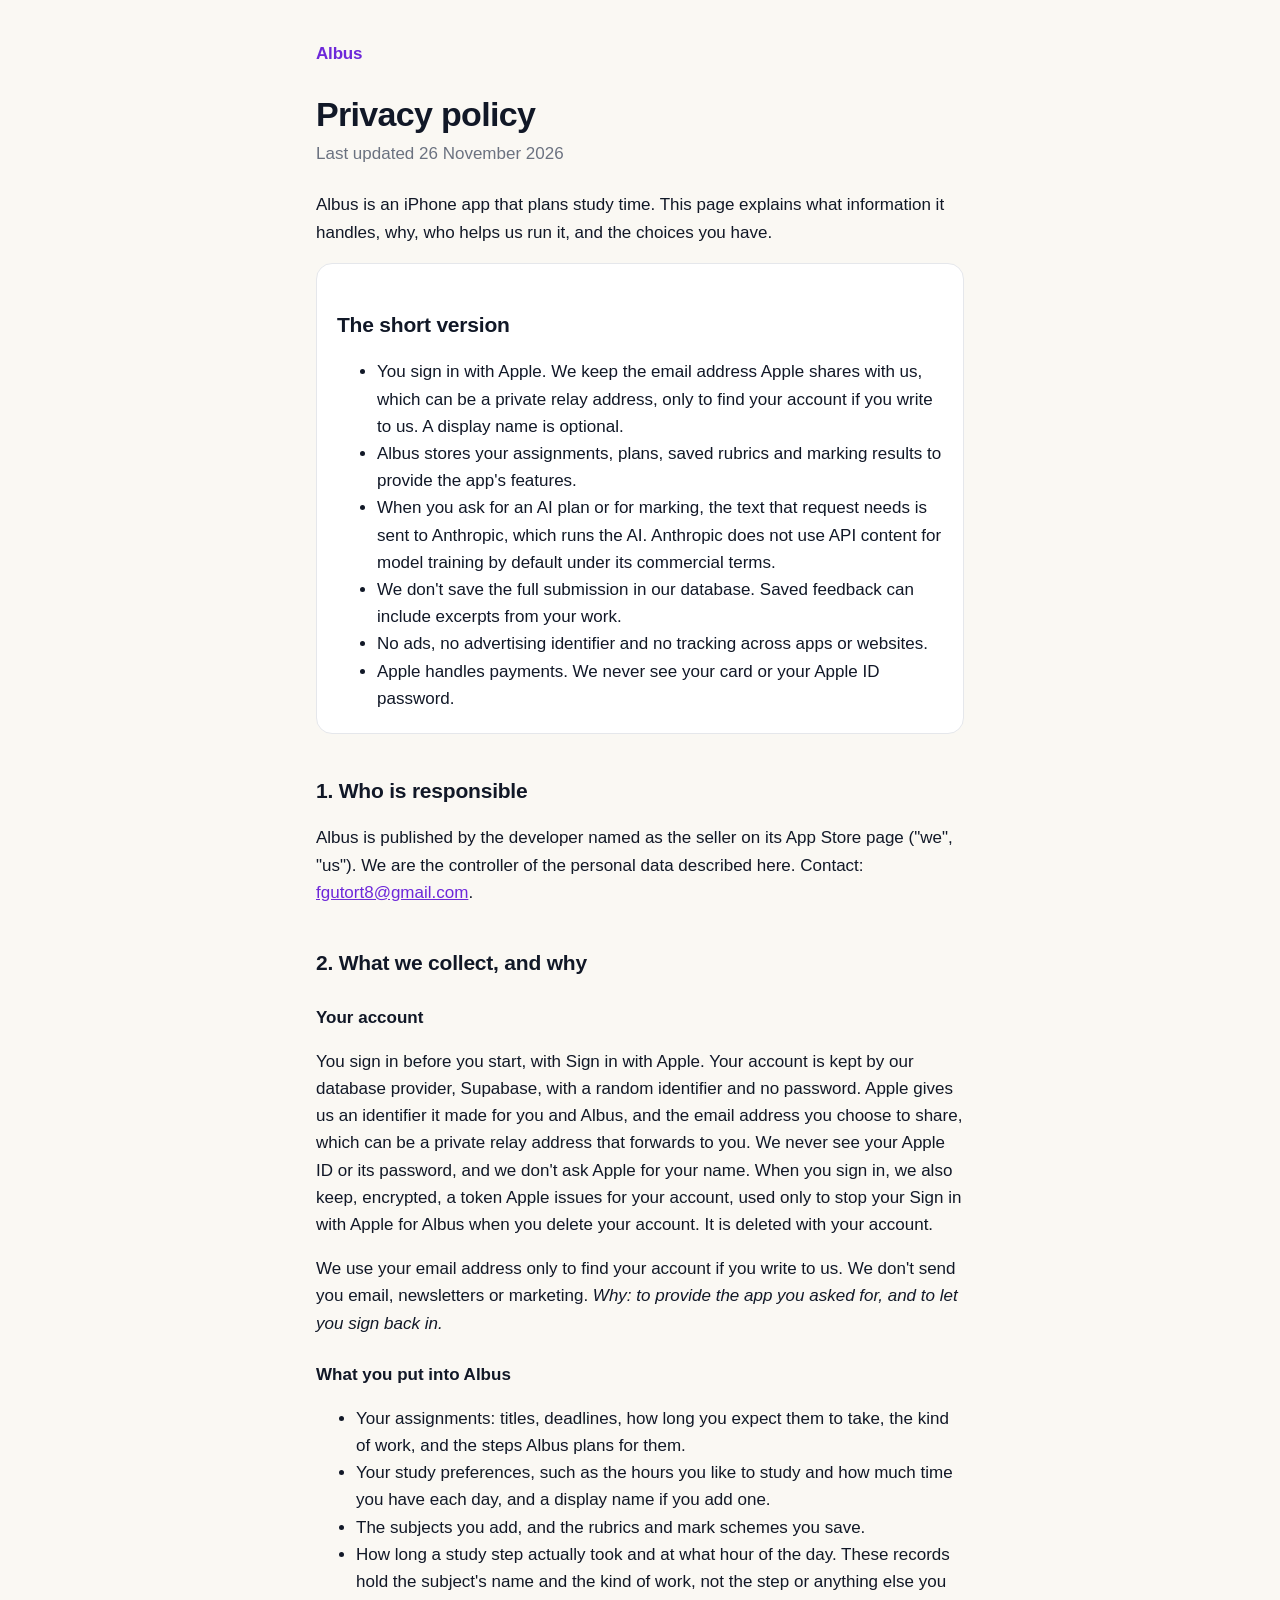
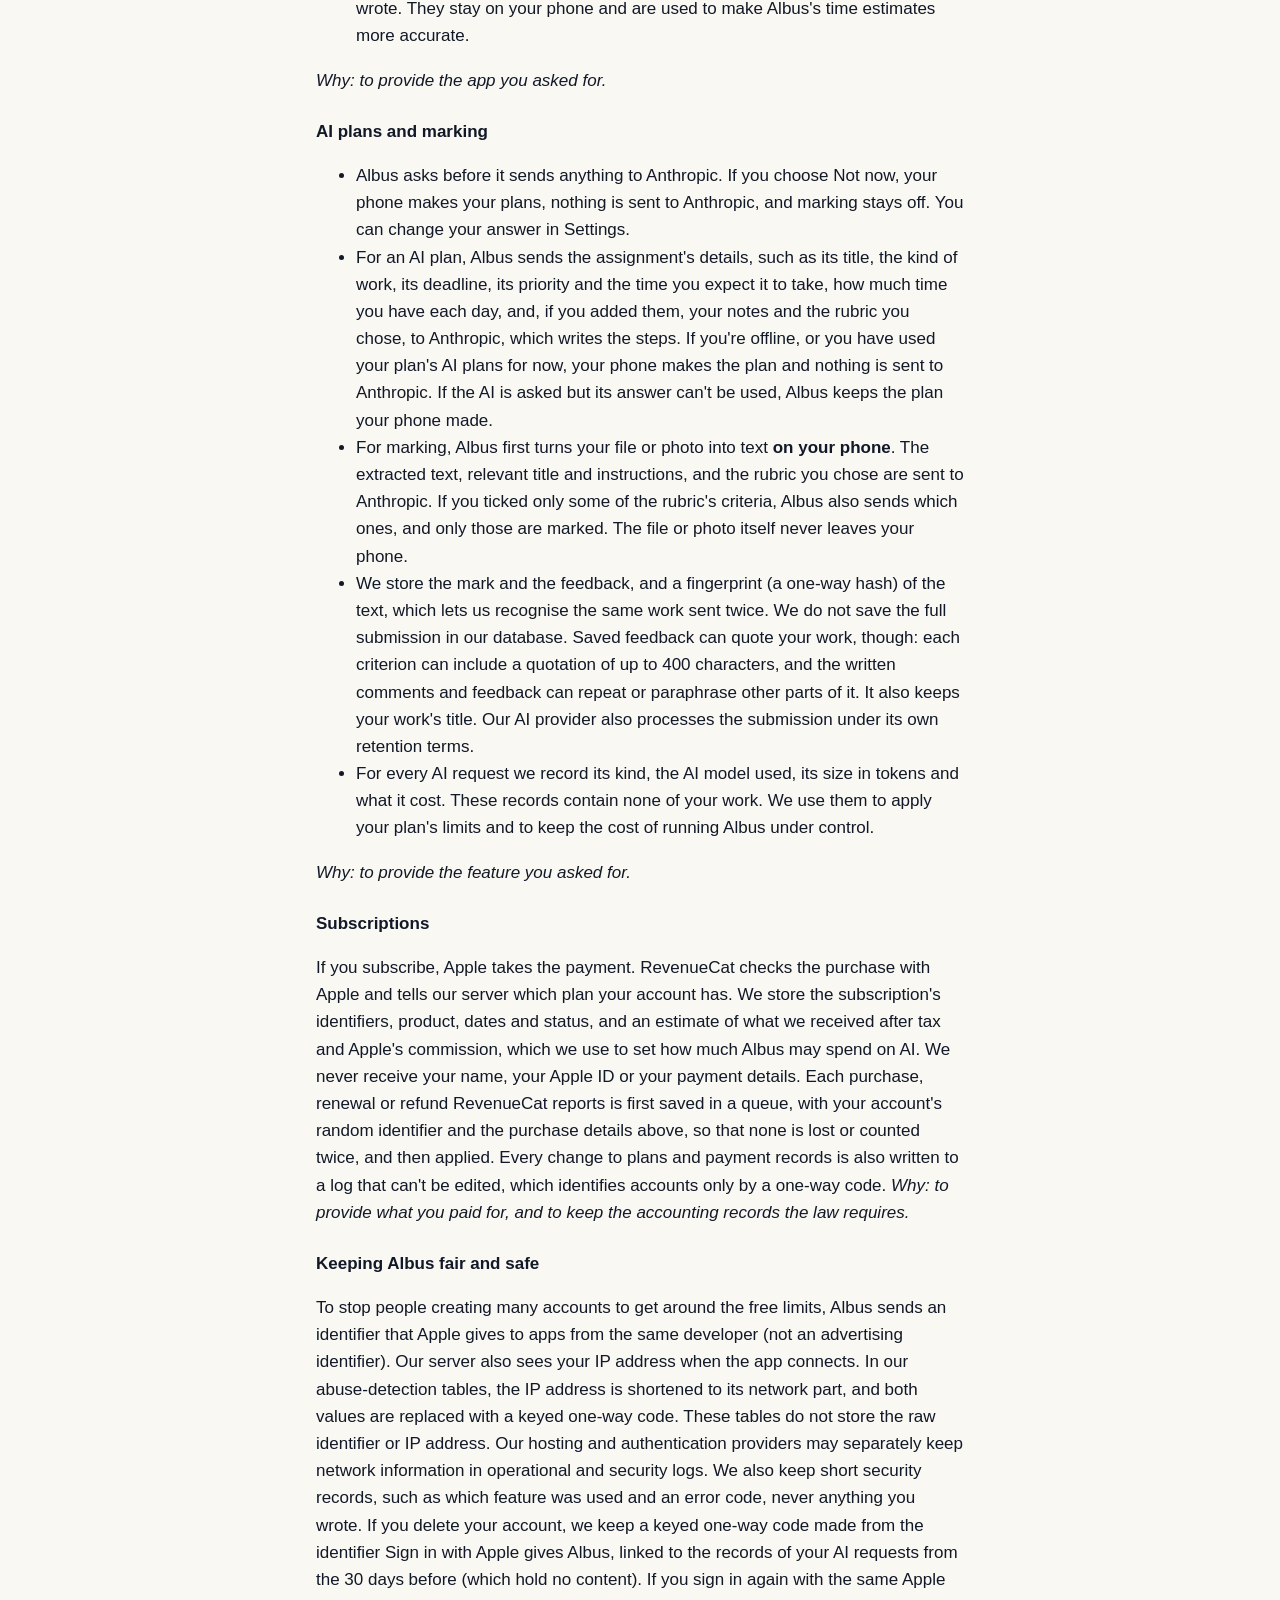
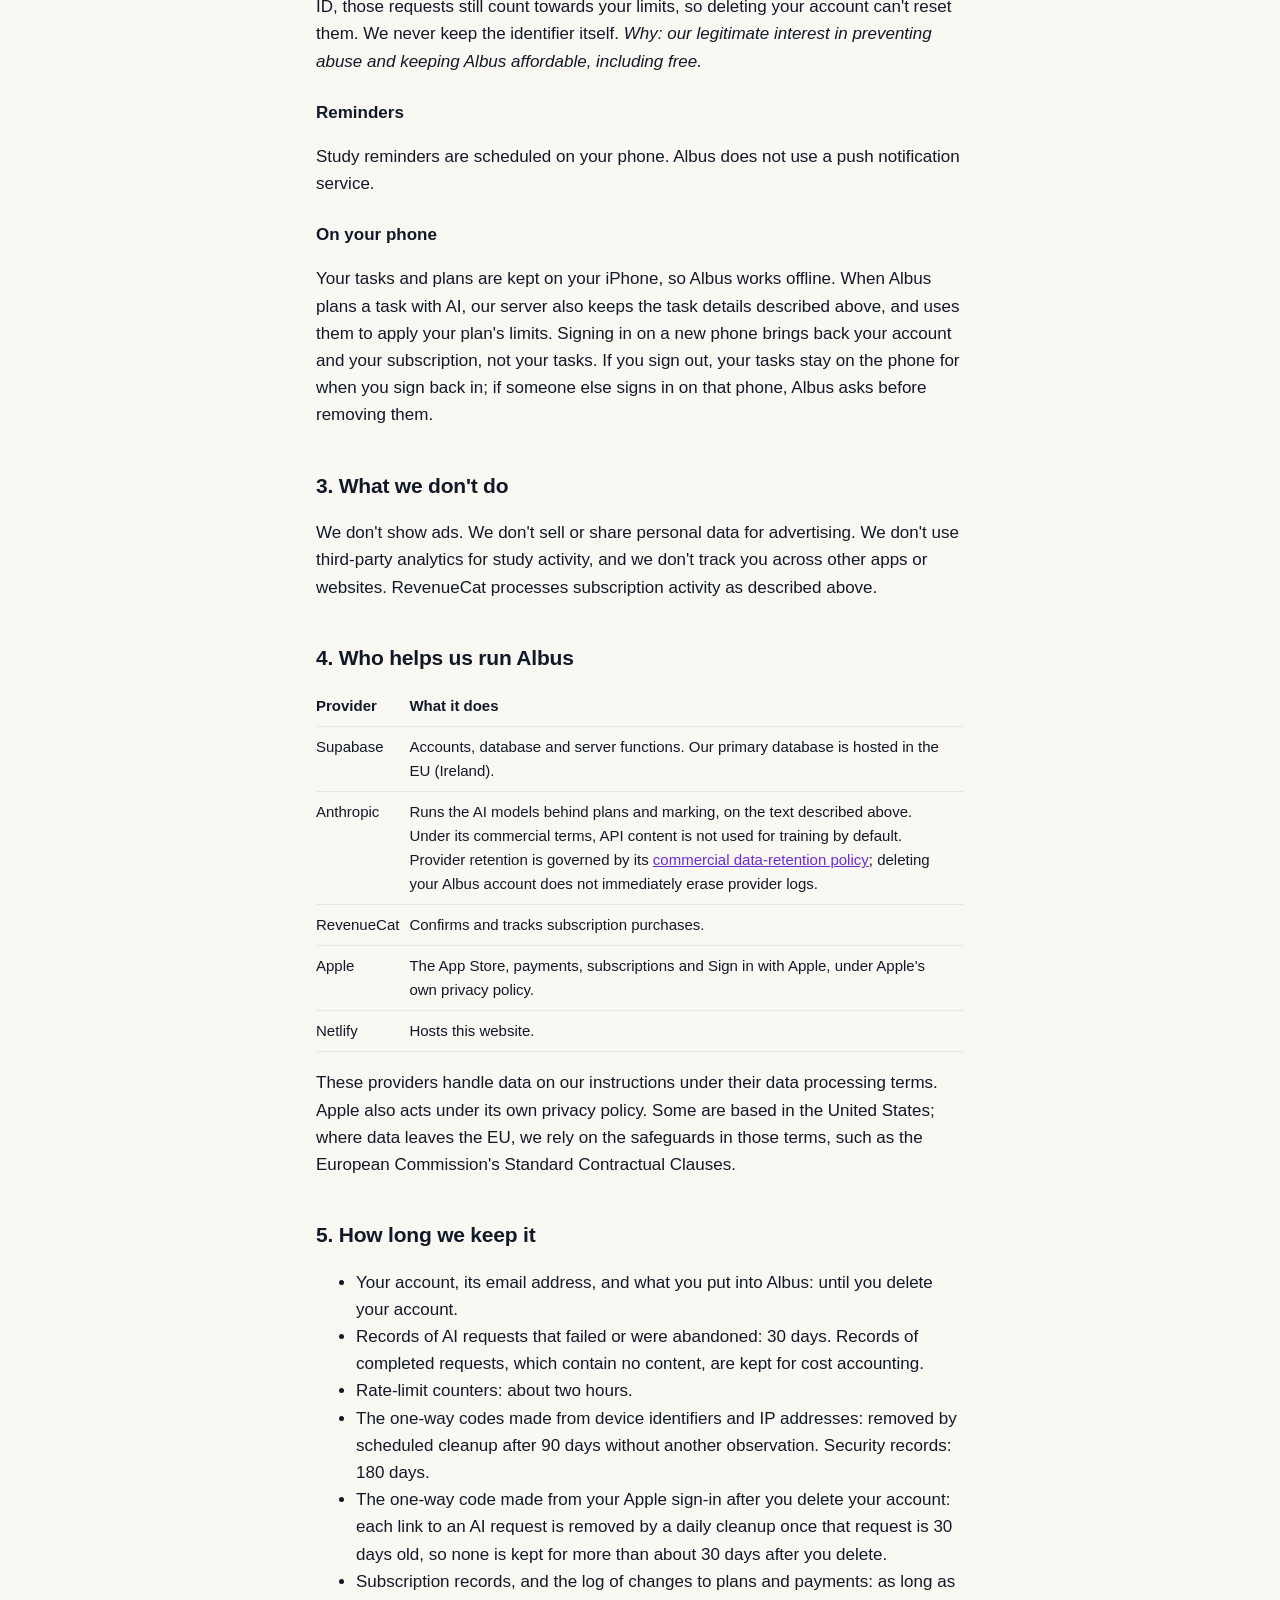
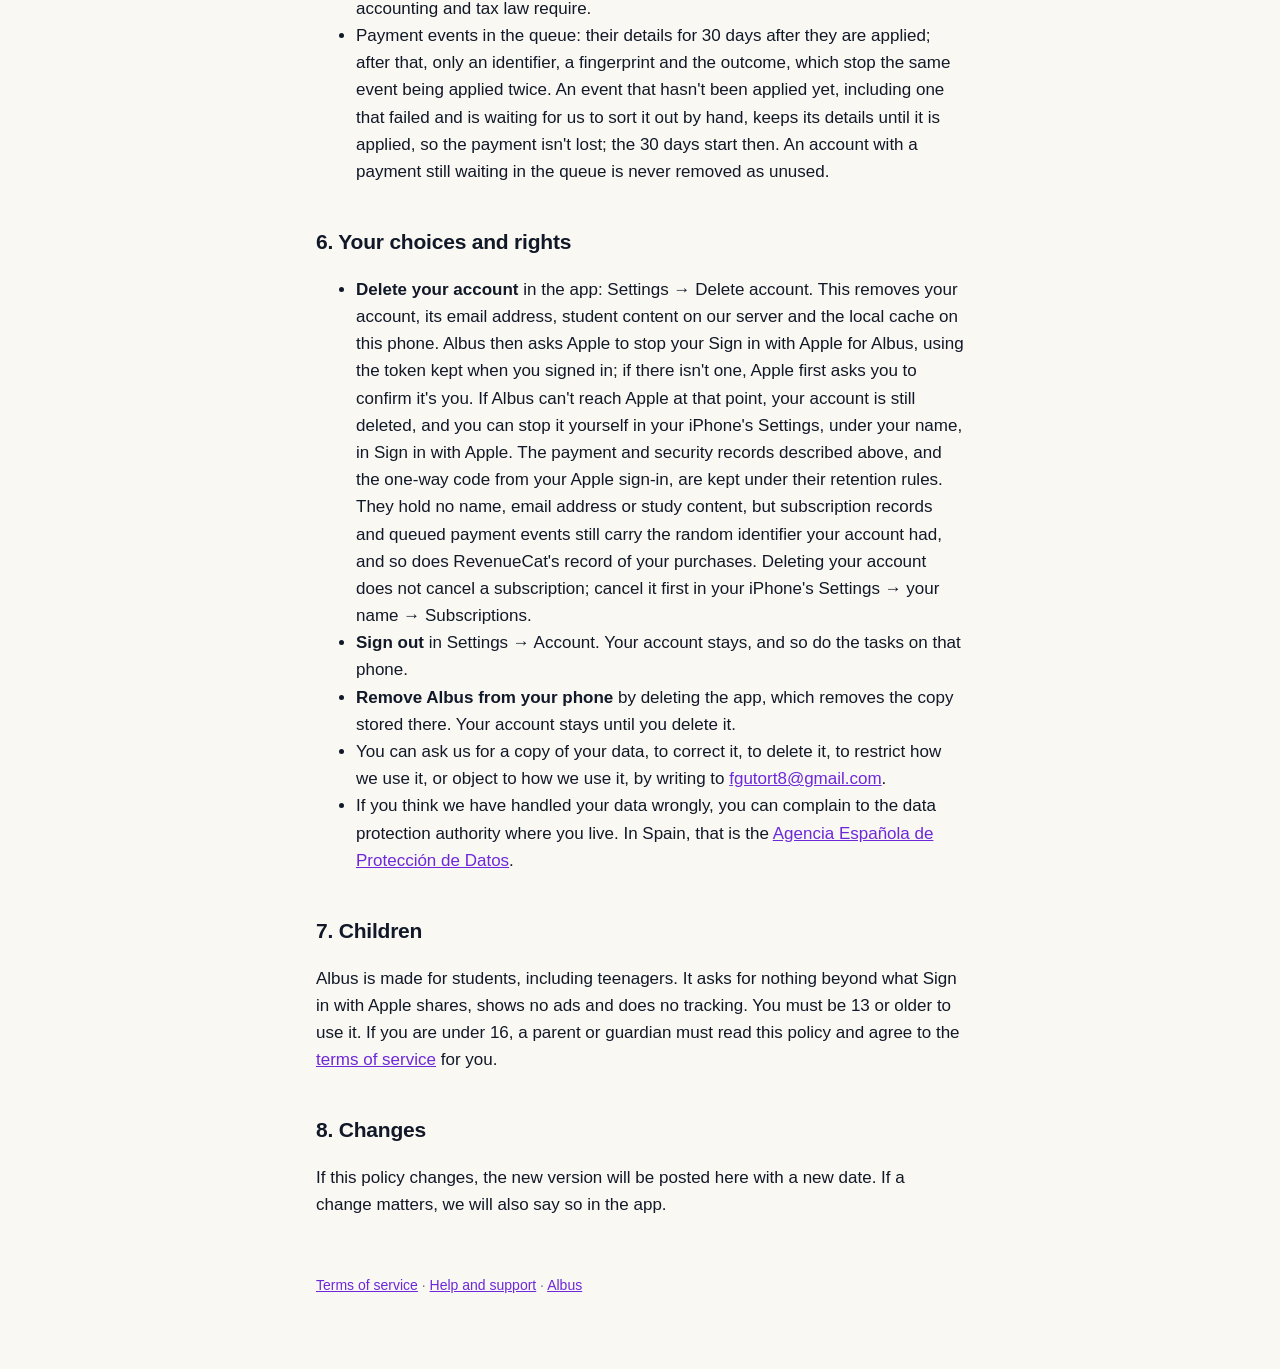
==== commit 39455e16: "Stop deleting an account from resetting the same Apple ID's limits Deleting an account and signing i" ====
--- a/website/privacy/index.html
+++ b/website/privacy/index.html
@@ -12,7 +12,7 @@
   <header><a class="brand" href="/">Albus</a></header>
 
   <h1>Privacy policy</h1>
-  <p class="updated">Last updated 25 November 2026</p>
+  <p class="updated">Last updated 26 November 2026</p>
 
   <p>Albus is an iPhone app that plans study time. This page explains what information it
      handles, why, who helps us run it, and the choices you have.</p>
@@ -103,6 +103,10 @@
      your IP address when the app connects. In our abuse-detection tables, the IP address is shortened to its
      network part, and both values are replaced with a keyed one-way code. These tables do not store the raw identifier or IP address. Our hosting and authentication providers may separately keep network information in operational and security logs. We also keep short security records, such as which feature was
      used and an error code, never anything you wrote.
+     If you delete your account, we keep a keyed one-way code made from the identifier Sign in with Apple
+     gives Albus, linked to the records of your AI requests from the 30 days before (which hold no content).
+     If you sign in again with the same Apple ID, those requests still count towards your limits, so deleting
+     your account can't reset them. We never keep the identifier itself.
      <em>Why: our legitimate interest in preventing abuse and keeping Albus affordable, including free.</em></p>
   <h3>Reminders</h3>
   <p>Study reminders are scheduled on your phone. Albus does not use a push notification service.</p>
@@ -140,6 +144,9 @@
         which contain no content, are kept for cost accounting.</li>
     <li>Rate-limit counters: about two hours.</li>
     <li>The one-way codes made from device identifiers and IP addresses: removed by scheduled cleanup after 90 days without another observation. Security records: 180 days.</li>
+    <li>The one-way code made from your Apple sign-in after you delete your account: each link to an AI request
+        is removed by a daily cleanup once that request is 30 days old, so none is kept for more than about
+        30 days after you delete.</li>
     <li>Subscription records, and the log of changes to plans and payments: as long as accounting and tax law require.</li>
     <li>Payment events in the queue: their details for 30 days after they are applied; after that, only an identifier,
         a fingerprint and the outcome, which stop the same event being applied twice. An event that hasn't been
@@ -156,7 +163,7 @@
         there isn't one, Apple first asks you to confirm it's you. If Albus can't reach Apple at that
         point, your account is still deleted, and you can stop it yourself in your iPhone's Settings, under
         your name, in Sign in with Apple. The payment and security records
-        described above are kept under their retention rules. They hold no name, email address or study
+        described above, and the one-way code from your Apple sign-in, are kept under their retention rules. They hold no name, email address or study
         content, but subscription records and queued payment events still carry the random identifier your
         account had, and so does RevenueCat's record of your purchases. Deleting your account does not cancel
         a subscription; cancel it first in your iPhone's Settings → your name → Subscriptions.</li>
